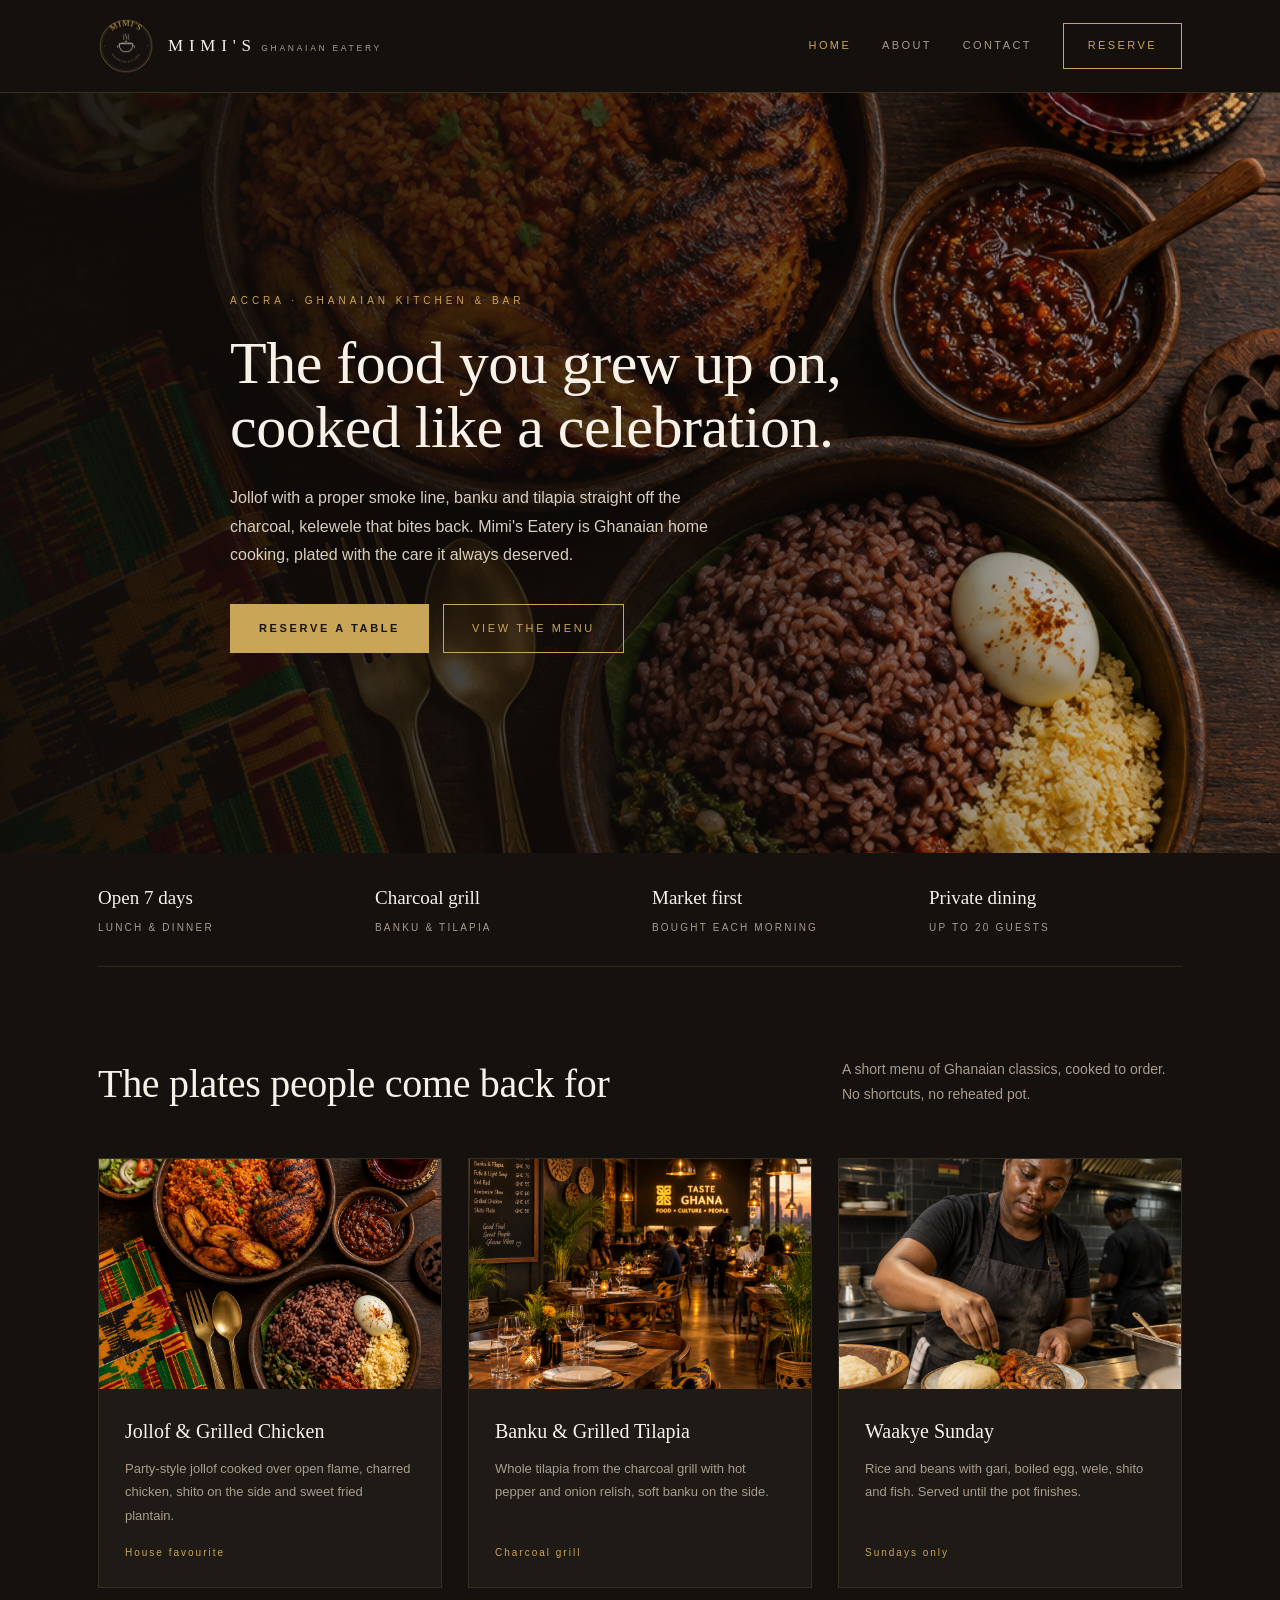
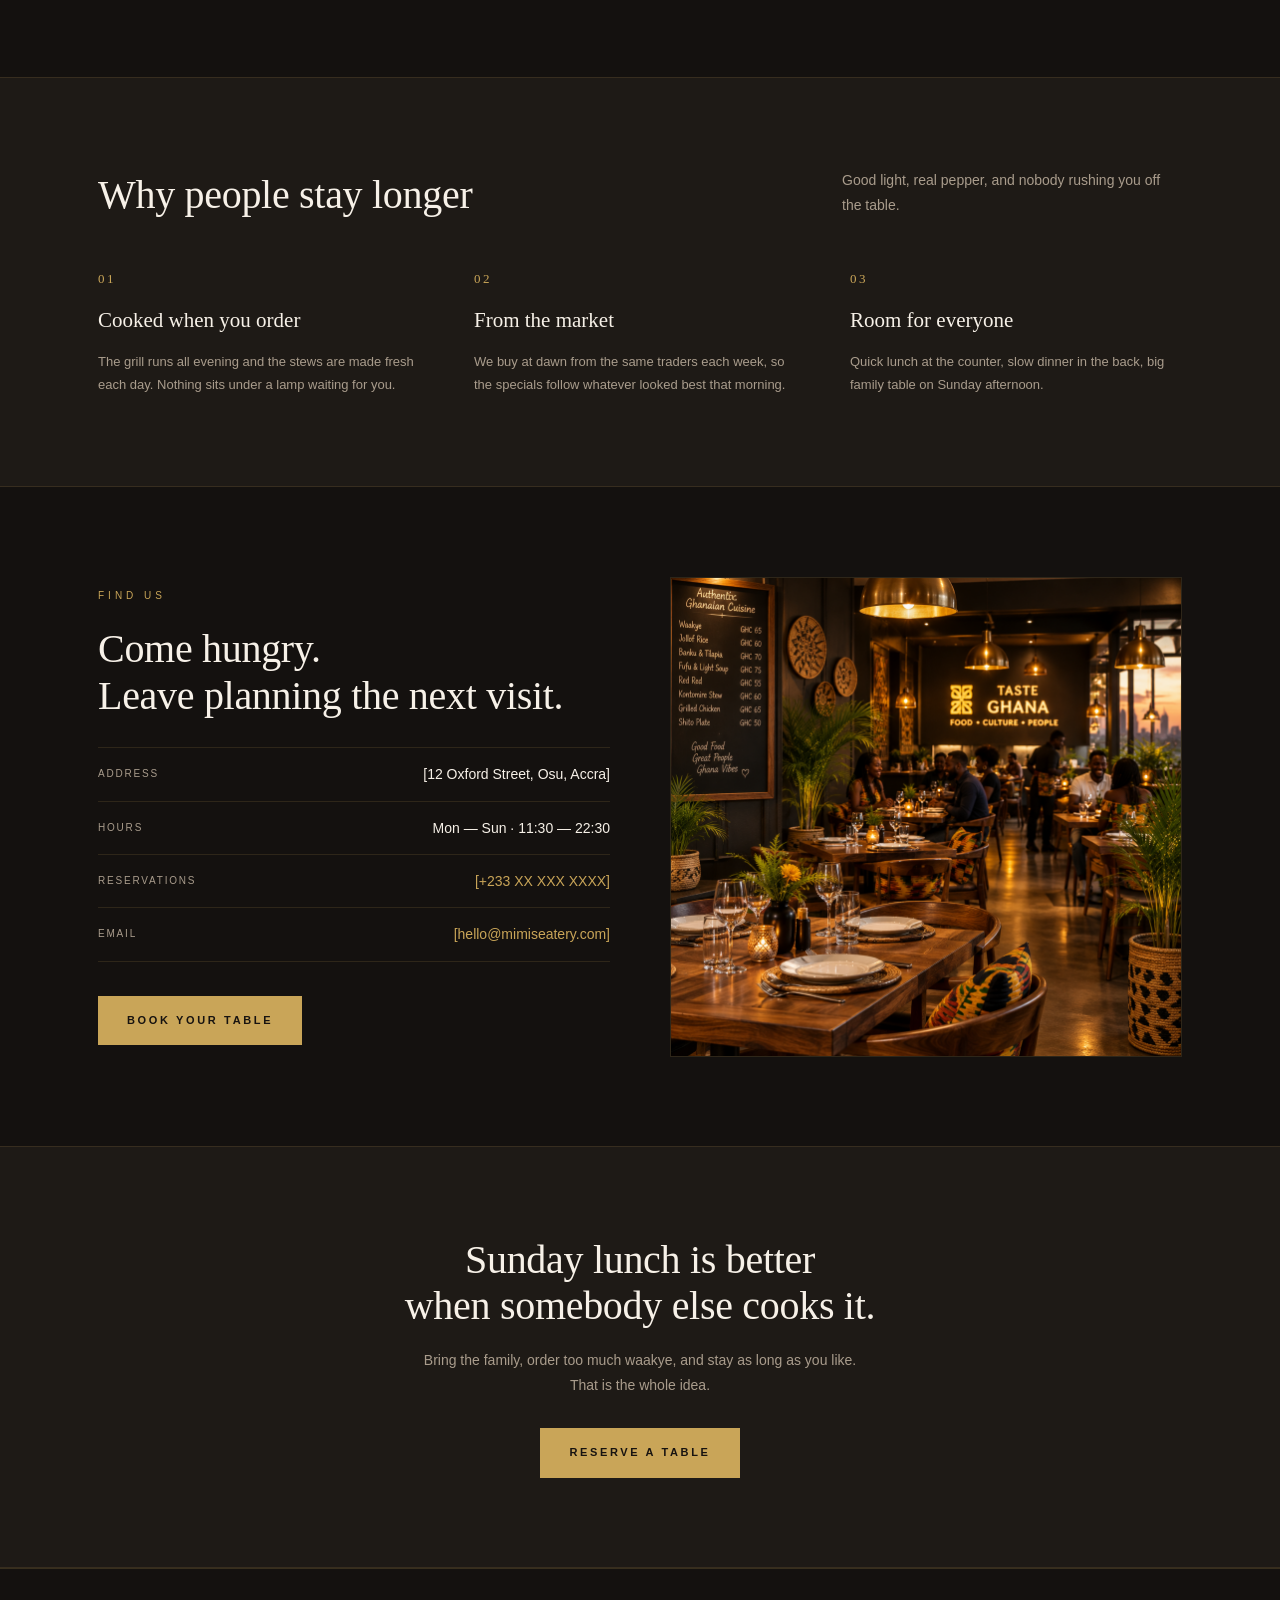
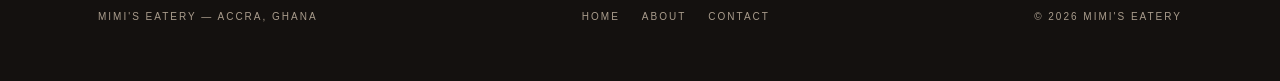
==== index.html @ 011043c5 "Mimi's Eatery website: home, about, contact" ====
<!DOCTYPE html>
<html lang="en">
<head>
<meta charset="utf-8">
<meta name="viewport" content="width=device-width, initial-scale=1">
<title>Mimi's Eatery — Ghanaian Kitchen in Accra</title>
<meta name="description" content="Mimi's Eatery serves proper Ghanaian home cooking in Accra: smoky jollof, banku with charcoal-grilled tilapia, waakye on Sundays and kelewele that bites back.">
<link rel="stylesheet" href="styles.css">
</head>
<body>

<header class="site-header">
  <div class="header-inner">
    <a class="brand" href="index.html">
      <span class="mark"><img src="images/logo.png" alt="Mimi's Eatery logo"></span>
      <span>
        <span class="brand-name">Mimi's</span>
        <span class="brand-sub">Ghanaian Eatery</span>
      </span>
    </a>
    <nav class="nav">
      <a class="active" href="index.html">Home</a>
      <a href="about.html">About</a>
      <a href="contact.html">Contact</a>
      <a class="nav-cta" href="contact.html">Reserve</a>
    </nav>
  </div>
</header>

<section class="hero">
  <div class="media"><img src="images/jollof.png" alt="Jollof rice, grilled chicken and plantain at Mimi's Eatery"></div>
  <div class="scrim"></div>
  <div class="wrap content">
    <div class="eyebrow">Accra · Ghanaian Kitchen &amp; Bar</div>
    <h1 class="serif">The food you grew up on,<br>cooked like a celebration.</h1>
    <p class="lede">Jollof with a proper smoke line, banku and tilapia straight off the charcoal, kelewele that bites back. Mimi's Eatery is Ghanaian home cooking, plated with the care it always deserved.</p>
    <div class="cta-row">
      <a class="btn solid" href="contact.html">Reserve a table</a>
      <a class="btn" href="#menu">View the menu</a>
    </div>
  </div>
</section>

<div class="wrap">
  <div class="strip">
    <div class="strip-item"><b>Open 7 days</b><span>Lunch &amp; dinner</span></div>
    <div class="strip-item"><b>Charcoal grill</b><span>Banku &amp; tilapia</span></div>
    <div class="strip-item"><b>Market first</b><span>Bought each morning</span></div>
    <div class="strip-item"><b>Private dining</b><span>Up to 20 guests</span></div>
  </div>
</div>

<section id="menu">
  <div class="wrap">
    <div class="section-head">
      <h2 class="serif">The plates people come back for</h2>
      <p>A short menu of Ghanaian classics, cooked to order. No shortcuts, no reheated pot.</p>
    </div>
    <div class="cards">
      <article class="card">
        <div class="shot"><img src="images/jollof.png" alt="Jollof rice with grilled chicken and fried plantain"></div>
        <div class="body">
          <h3>Jollof &amp; Grilled Chicken</h3>
          <p>Party-style jollof cooked over open flame, charred chicken, shito on the side and sweet fried plantain.</p>
          <div class="tag">House favourite</div>
        </div>
      </article>
      <article class="card">
        <div class="shot"><img src="images/dining.png" alt="The dining room at Mimi's Eatery"></div>
        <div class="body">
          <h3>Banku &amp; Grilled Tilapia</h3>
          <p>Whole tilapia from the charcoal grill with hot pepper and onion relish, soft banku on the side.</p>
          <div class="tag">Charcoal grill</div>
        </div>
      </article>
      <article class="card">
        <div class="shot"><img src="images/chef.png" alt="Chef plating a dish at Mimi's Eatery"></div>
        <div class="body">
          <h3>Waakye Sunday</h3>
          <p>Rice and beans with gari, boiled egg, wele, shito and fish. Served until the pot finishes.</p>
          <div class="tag">Sundays only</div>
        </div>
      </article>
    </div>
  </div>
</section>

<section class="band">
  <div class="wrap">
    <div class="section-head">
      <h2 class="serif">Why people stay longer</h2>
      <p>Good light, real pepper, and nobody rushing you off the table.</p>
    </div>
    <div class="values">
      <div>
        <div class="vnum">01</div>
        <h3>Cooked when you order</h3>
        <p>The grill runs all evening and the stews are made fresh each day. Nothing sits under a lamp waiting for you.</p>
      </div>
      <div>
        <div class="vnum">02</div>
        <h3>From the market</h3>
        <p>We buy at dawn from the same traders each week, so the specials follow whatever looked best that morning.</p>
      </div>
      <div>
        <div class="vnum">03</div>
        <h3>Room for everyone</h3>
        <p>Quick lunch at the counter, slow dinner in the back, big family table on Sunday afternoon.</p>
      </div>
    </div>
  </div>
</section>

<section>
  <div class="wrap split">
    <div>
      <div class="eyebrow">Find us</div>
      <h2 class="serif">Come hungry.<br>Leave planning the next visit.</h2>
      <dl class="rows">
        <div class="row"><dt>Address</dt><dd>[12 Oxford Street, Osu, Accra]</dd></div>
        <div class="row"><dt>Hours</dt><dd>Mon — Sun · 11:30 — 22:30</dd></div>
        <div class="row"><dt>Reservations</dt><dd><a href="tel:+233000000000">[+233 XX XXX XXXX]</a></dd></div>
        <div class="row"><dt>Email</dt><dd><a href="mailto:hello@mimiseatery.com">[hello@mimiseatery.com]</a></dd></div>
      </dl>
      <div class="cta-row"><a class="btn solid" href="contact.html">Book your table</a></div>
    </div>
    <div class="shot"><img src="images/dining.png" alt="Inside Mimi's Eatery in Accra"></div>
  </div>
</section>

<section class="band closing">
  <div class="wrap">
    <h2 class="serif">Sunday lunch is better<br>when somebody else cooks it.</h2>
    <p>Bring the family, order too much waakye, and stay as long as you like. That is the whole idea.</p>
    <a class="btn solid" href="contact.html">Reserve a table</a>
  </div>
</section>

<footer class="site-footer">
  <div class="wrap footer-inner">
    <p>Mimi's Eatery — Accra, Ghana</p>
    <nav class="footer-nav">
      <a href="index.html">Home</a>
      <a href="about.html">About</a>
      <a href="contact.html">Contact</a>
    </nav>
    <p>&copy; 2026 Mimi's Eatery</p>
  </div>
</footer>

</body>
</html>
---- styles.css ----
/* Mimi's Eatery — shared styles */

:root{
  --ink:#14110F;
  --ink-2:#1E1A16;
  --ink-3:#0F0C0A;
  --cream:#F7F1E8;
  --cream-2:#D8CEBF;
  --gold:#C9A558;
  --muted:#A99C8C;
  --line:rgba(201,165,88,.20);
  --line-soft:rgba(201,165,88,.14);
  --max:1180px;
}

*{box-sizing:border-box;margin:0;padding:0}

html{scroll-behavior:smooth}

body{
  background:var(--ink);
  color:var(--cream);
  font-family:"Helvetica Neue",Arial,Helvetica,sans-serif;
  font-size:16px;
  line-height:1.6;
  -webkit-font-smoothing:antialiased;
}

img{display:block;width:100%;height:100%;object-fit:cover}
a{color:inherit}

.serif{font-family:Georgia,"Times New Roman",serif;font-weight:400}

.wrap{width:100%;max-width:var(--max);margin:0 auto;padding:0 clamp(20px,4vw,48px)}

.eyebrow{
  font-size:10px;letter-spacing:.40em;text-transform:uppercase;
  color:var(--gold);margin-bottom:22px;
}

/* ---------- buttons ---------- */
.btn{
  display:inline-block;padding:15px 28px;border:1px solid var(--gold);
  color:var(--gold);text-decoration:none;text-transform:uppercase;
  font-size:11px;letter-spacing:.24em;
  transition:background .2s ease,color .2s ease;
}
.btn:hover{background:var(--gold);color:#171310}
.btn.solid{background:var(--gold);color:#171310;font-weight:700}
.btn.solid:hover{background:#DCB869}

/* ---------- header ---------- */
.site-header{
  position:sticky;top:0;z-index:50;
  background:rgba(20,17,15,.96);
  border-bottom:1px solid var(--line);
  backdrop-filter:blur(6px);
}
.header-inner{
  max-width:var(--max);margin:0 auto;
  padding:18px clamp(20px,4vw,48px);
  display:flex;align-items:center;justify-content:space-between;gap:24px;flex-wrap:wrap;
}
.brand{display:flex;align-items:center;gap:14px;text-decoration:none}
.brand .mark{width:56px;height:56px;flex:0 0 56px}
.brand .mark img{object-fit:contain}
.brand-name{font-family:Georgia,serif;font-size:17px;letter-spacing:.34em;text-transform:uppercase}
.brand-sub{font-size:8.5px;letter-spacing:.32em;color:var(--muted);margin-top:4px;text-transform:uppercase}

.nav{display:flex;align-items:center;gap:clamp(16px,2.4vw,32px);flex-wrap:wrap}
.nav a{
  text-decoration:none;color:var(--muted);
  font-size:11px;letter-spacing:.22em;text-transform:uppercase;
}
.nav a:hover{color:var(--cream)}
.nav a.active{color:var(--gold)}
.nav a.nav-cta{border:1px solid var(--gold);color:var(--gold);padding:13px 24px}
.nav a.nav-cta:hover{background:var(--gold);color:#171310}

/* ---------- hero ---------- */
.hero{position:relative;min-height:min(78vh,660px);display:flex;align-items:center;overflow:hidden}
.hero .media{position:absolute;inset:0}
.hero .scrim{
  position:absolute;inset:0;
  background:linear-gradient(90deg,rgba(15,12,10,.94) 0%,rgba(15,12,10,.72) 48%,rgba(15,12,10,.10) 100%);
}
.hero .content{position:relative;padding:clamp(64px,9vw,110px) 0;max-width:820px}
h1{font-size:clamp(34px,5.2vw,60px);line-height:1.08;letter-spacing:-.5px}
.lede{margin-top:24px;max-width:500px;font-size:clamp(14px,1.6vw,16px);line-height:1.78;color:var(--cream-2)}
.cta-row{margin-top:34px;display:flex;gap:14px;flex-wrap:wrap}

/* ---------- strip ---------- */
.strip{
  display:grid;grid-template-columns:repeat(4,1fr);gap:24px;
  padding:30px 0;border-bottom:1px solid var(--line-soft);
}
.strip-item span{display:block;font-size:10px;letter-spacing:.22em;text-transform:uppercase;color:var(--muted);margin-top:7px}
.strip-item b{font-family:Georgia,serif;font-weight:400;font-size:19px}

/* ---------- sections ---------- */
section{padding:clamp(56px,7vw,92px) 0}
.section-head{display:flex;justify-content:space-between;align-items:flex-end;gap:40px;margin-bottom:clamp(32px,4vw,52px);flex-wrap:wrap}
h2{font-size:clamp(26px,3.4vw,40px);line-height:1.16;letter-spacing:-.3px}
.section-head p{font-size:14px;line-height:1.8;color:var(--muted);max-width:340px}

/* ---------- menu cards ---------- */
.cards{display:grid;grid-template-columns:repeat(3,1fr);gap:26px}
.card{background:var(--ink-2);border:1px solid var(--line-soft);display:flex;flex-direction:column}
.card .shot{height:230px;overflow:hidden}
.card .body{padding:26px;display:flex;flex-direction:column;flex:1}
.card h3{font-family:Georgia,serif;font-weight:400;font-size:20px;margin-bottom:10px}
.card p{font-size:13px;line-height:1.78;color:var(--muted)}
.tag{margin-top:auto;padding-top:18px;font-size:10px;letter-spacing:.2em;color:var(--gold)}

/* ---------- banded section ---------- */
.band{background:var(--ink-2);border-top:1px solid var(--line-soft);border-bottom:1px solid var(--line-soft)}

/* ---------- values ---------- */
.values{display:grid;grid-template-columns:repeat(3,1fr);gap:clamp(28px,4vw,44px)}
.vnum{font-family:Georgia,serif;font-size:13px;letter-spacing:.2em;color:var(--gold);margin-bottom:14px}
.values h3{font-family:Georgia,serif;font-weight:400;font-size:21px;margin-bottom:12px}
.values p{font-size:13px;line-height:1.8;color:var(--muted)}

/* ---------- split ---------- */
.split{display:grid;grid-template-columns:1fr 1fr;gap:clamp(32px,5vw,60px);align-items:center}
.split .shot{height:clamp(320px,42vw,480px);border:1px solid var(--line-soft);overflow:hidden}
.prose p{font-size:14px;line-height:1.92;color:var(--muted);margin-bottom:17px}
.prose p:last-child{margin-bottom:0}
.signature{margin-top:24px;font-family:Georgia,serif;font-size:16px;color:var(--gold)}

/* ---------- contact rows ---------- */
.rows{margin-top:28px;border-top:1px solid var(--line-soft)}
.row{display:flex;justify-content:space-between;gap:24px;padding:15px 0;border-bottom:1px solid var(--line-soft);font-size:14px}
.row dt{font-size:10px;letter-spacing:.18em;text-transform:uppercase;color:var(--muted);padding-top:3px}
.row dd{color:var(--cream);text-align:right}
.row dd a{color:var(--gold);text-decoration:none}

/* ---------- form ---------- */
.form{background:var(--ink-2);border:1px solid var(--line);padding:clamp(24px,3.4vw,40px)}
.form h3{font-family:Georgia,serif;font-weight:400;font-size:24px;margin-bottom:8px}
.form .hint{font-size:12.5px;color:var(--muted);line-height:1.7;margin-bottom:26px}
.field{margin-bottom:18px}
.field label{display:block;font-size:10px;letter-spacing:.2em;text-transform:uppercase;color:var(--muted);margin-bottom:8px}
.field input,.field select,.field textarea{
  width:100%;background:var(--ink);border:1px solid var(--line-soft);
  color:var(--cream);padding:13px 14px;font-size:14px;font-family:inherit;
}
.field input:focus,.field select:focus,.field textarea:focus{outline:none;border-color:var(--gold)}
.field textarea{min-height:110px;resize:vertical}
.grid-2{display:grid;grid-template-columns:1fr 1fr;gap:16px}
.form button{
  width:100%;margin-top:8px;padding:16px;cursor:pointer;
  background:var(--gold);border:1px solid var(--gold);color:#171310;
  font-size:11px;letter-spacing:.24em;text-transform:uppercase;font-weight:700;
}
.form button:hover{background:#DCB869}
.form-note{font-size:11.5px;color:var(--muted);margin-top:14px;line-height:1.7}

/* ---------- hours table ---------- */
.hours{width:100%;border-collapse:collapse;margin-top:8px}
.hours th,.hours td{padding:12px 0;border-bottom:1px solid var(--line-soft);font-weight:400;font-size:14px;text-align:left}
.hours th{font-size:10px;letter-spacing:.18em;text-transform:uppercase;color:var(--muted)}
.hours td:last-child,.hours th:last-child{text-align:right}
.hours .today{color:var(--gold)}

/* ---------- map placeholder ---------- */
.map{
  height:260px;border:1px solid var(--line-soft);background:var(--ink-3);
  display:flex;align-items:center;justify-content:center;text-align:center;
  font-size:11px;letter-spacing:.24em;text-transform:uppercase;color:var(--muted);
}

/* ---------- stats ---------- */
.stats{display:grid;grid-template-columns:repeat(4,1fr);gap:26px;padding:42px 0;border-top:1px solid var(--line-soft);border-bottom:1px solid var(--line-soft)}
.stats div{font-size:10px;letter-spacing:.22em;text-transform:uppercase;color:var(--muted)}
.stats b{display:block;font-family:Georgia,serif;font-weight:400;font-size:26px;color:var(--cream);margin-bottom:8px;text-transform:none;letter-spacing:0}

/* ---------- closing CTA ---------- */
.closing{text-align:center}
.closing h2{max-width:660px;margin:0 auto 18px}
.closing p{font-size:14px;line-height:1.8;color:var(--muted);max-width:460px;margin:0 auto 30px}

/* ---------- footer ---------- */
.site-footer{border-top:1px solid var(--line);padding:40px 0 56px}
.footer-inner{display:flex;justify-content:space-between;align-items:center;gap:26px;flex-wrap:wrap}
.footer-inner p{font-size:10px;letter-spacing:.2em;text-transform:uppercase;color:var(--muted)}
.footer-nav{display:flex;gap:22px;flex-wrap:wrap}
.footer-nav a{font-size:10px;letter-spacing:.2em;text-transform:uppercase;color:var(--muted);text-decoration:none}
.footer-nav a:hover{color:var(--gold)}

/* ---------- responsive ---------- */
@media (max-width:900px){
  .cards,.values,.stats{grid-template-columns:1fr 1fr}
  .split{grid-template-columns:1fr}
  .strip{grid-template-columns:1fr 1fr}
}
@media (max-width:640px){
  .cards,.values,.stats,.grid-2{grid-template-columns:1fr}
  .nav{gap:14px}
  .nav a{font-size:10px;letter-spacing:.16em}
  .row{flex-direction:column;gap:4px}
  .row dd{text-align:left}
}
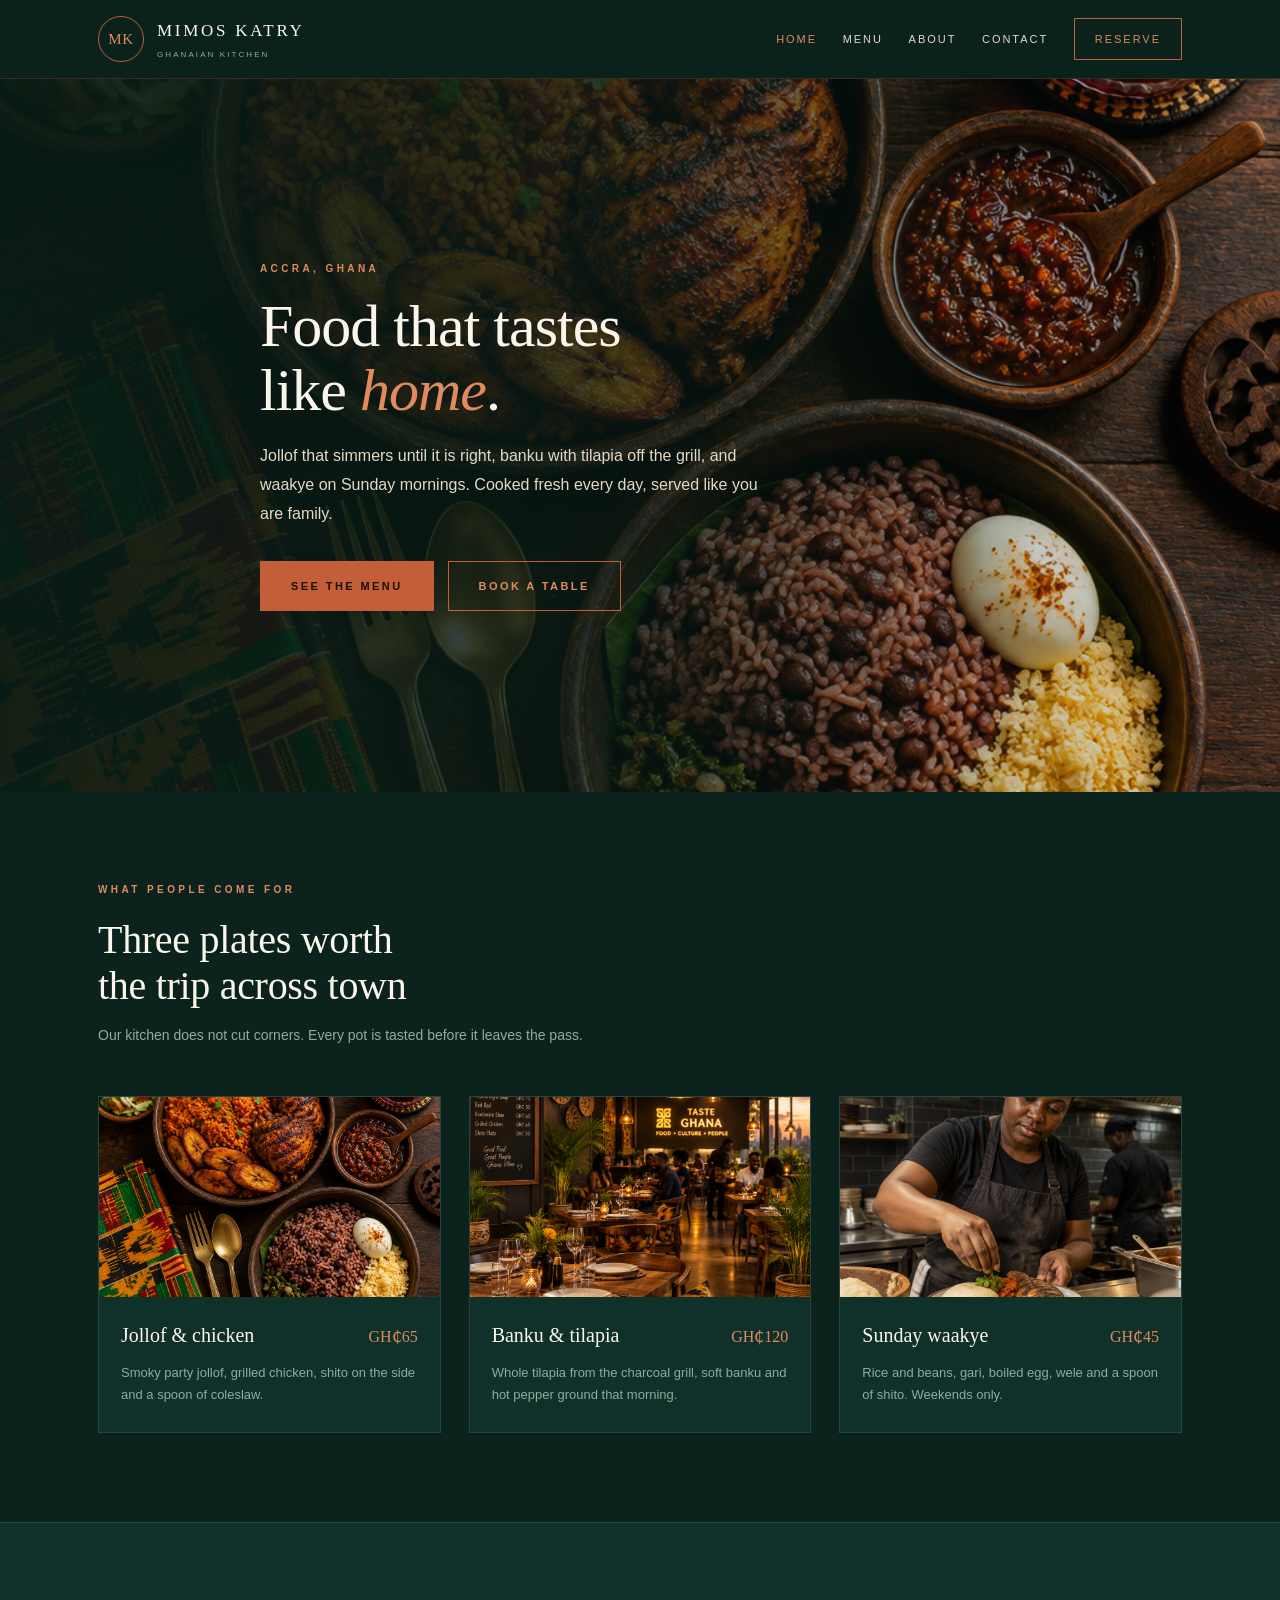
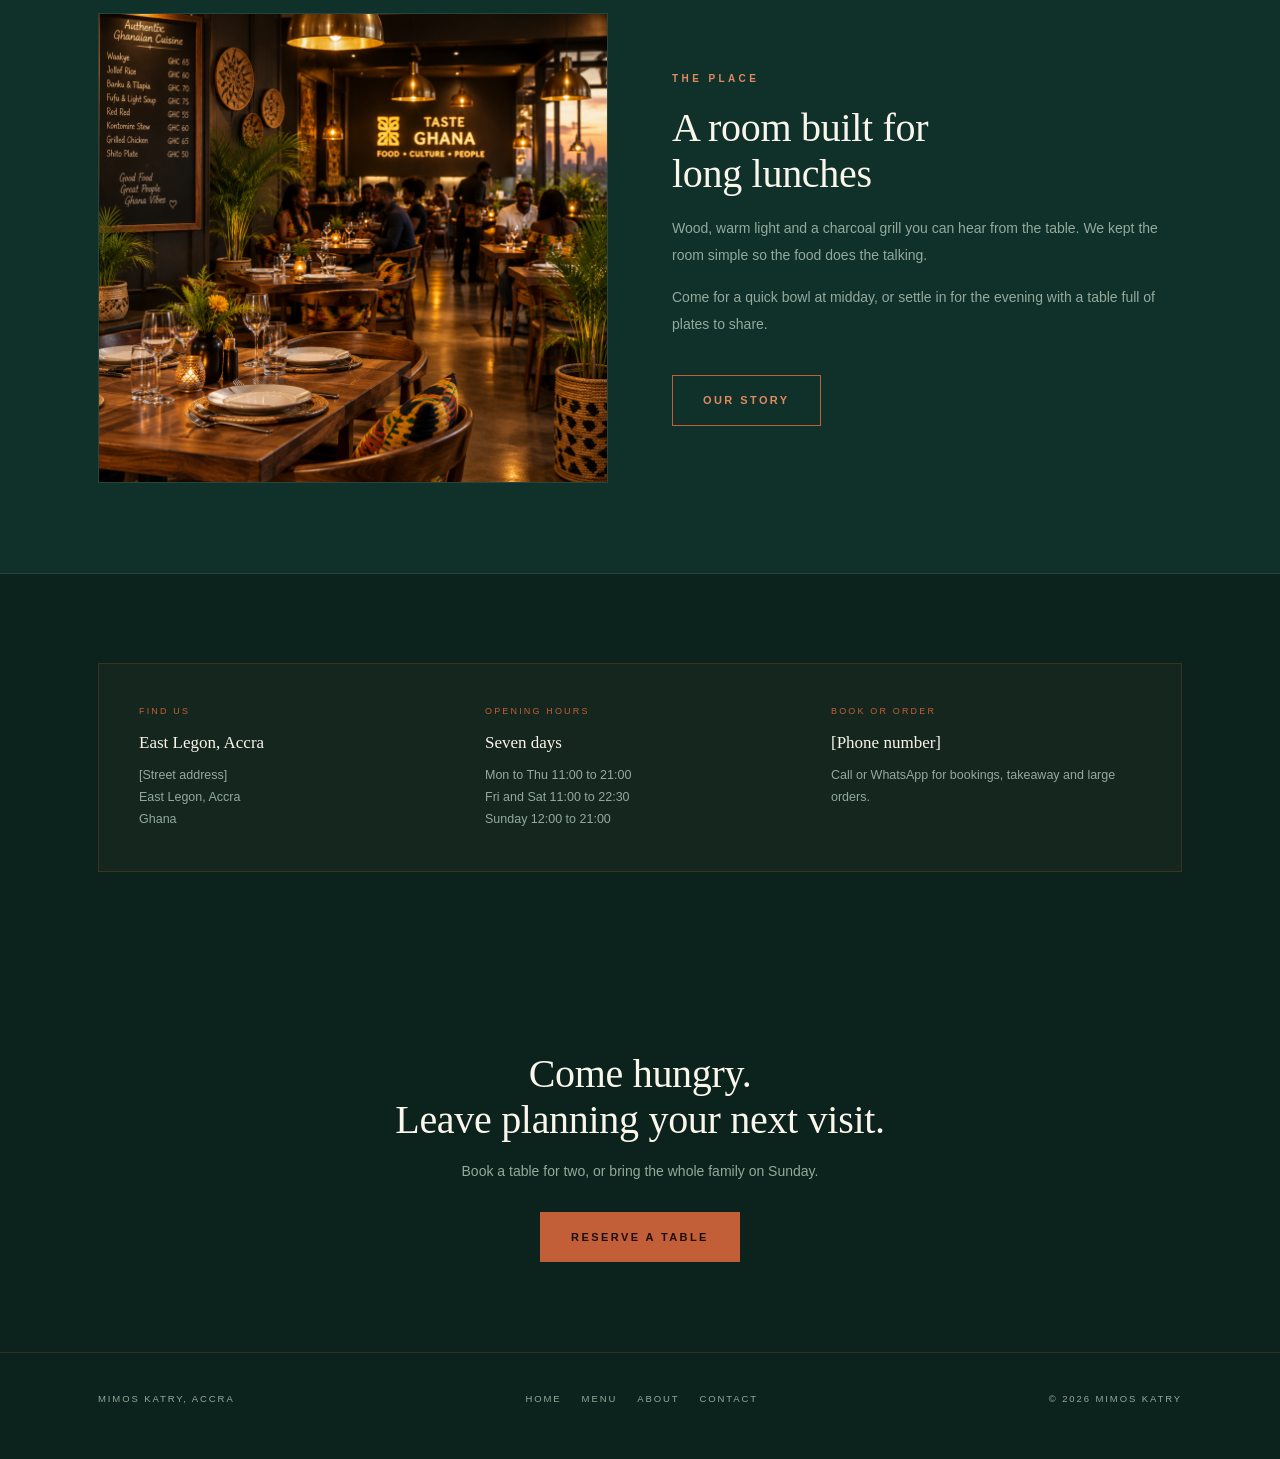
==== commit 287c3008: "Rebrand to Mimos Katry: new palette, menu page, refined about and contact" ====
--- a/index.html
+++ b/index.html
@@ -3,8 +3,12 @@
 <head>
 <meta charset="utf-8">
 <meta name="viewport" content="width=device-width, initial-scale=1">
-<title>Mimi's Eatery — Ghanaian Kitchen in Accra</title>
-<meta name="description" content="Mimi's Eatery serves proper Ghanaian home cooking in Accra: smoky jollof, banku with charcoal-grilled tilapia, waakye on Sundays and kelewele that bites back.">
+<title>Mimos Katry | Ghanaian Kitchen in Accra</title>
+<meta name="description" content="Mimos Katry serves proper Ghanaian food in Accra. Jollof, waakye, banku with tilapia and kelewele, cooked fresh every day and served like family.">
+<meta property="og:title" content="Mimos Katry | Ghanaian Kitchen in Accra">
+<meta property="og:description" content="Jollof, waakye, banku and grilled tilapia. Proper Ghanaian cooking, generous plates, honest prices.">
+<meta property="og:type" content="restaurant">
+<meta property="og:image" content="https://zuleihahabib3-ui.github.io/mimos-katry/images/jollof.png">
 <link rel="stylesheet" href="styles.css">
 </head>
 <body>
@@ -12,14 +16,15 @@
 <header class="site-header">
   <div class="header-inner">
     <a class="brand" href="index.html">
-      <span class="mark"><img src="images/logo.png" alt="Mimi's Eatery logo"></span>
-      <span>
-        <span class="brand-name">Mimi's</span>
-        <span class="brand-sub">Ghanaian Eatery</span>
+      <span class="monogram">MK</span>
+      <span class="brand-text">
+        <span class="brand-name">Mimos Katry</span>
+        <span class="brand-sub">Ghanaian Kitchen</span>
       </span>
     </a>
     <nav class="nav">
       <a class="active" href="index.html">Home</a>
+      <a href="menu.html">Menu</a>
       <a href="about.html">About</a>
       <a href="contact.html">Contact</a>
       <a class="nav-cta" href="contact.html">Reserve</a>
@@ -28,57 +33,46 @@
 </header>
 
 <section class="hero">
-  <div class="media"><img src="images/jollof.png" alt="Jollof rice, grilled chicken and plantain at Mimi's Eatery"></div>
-  <div class="scrim"></div>
-  <div class="wrap content">
-    <div class="eyebrow">Accra · Ghanaian Kitchen &amp; Bar</div>
-    <h1 class="serif">The food you grew up on,<br>cooked like a celebration.</h1>
-    <p class="lede">Jollof with a proper smoke line, banku and tilapia straight off the charcoal, kelewele that bites back. Mimi's Eatery is Ghanaian home cooking, plated with the care it always deserved.</p>
-    <div class="cta-row">
-      <a class="btn solid" href="contact.html">Reserve a table</a>
-      <a class="btn" href="#menu">View the menu</a>
+  <div class="hero-bg"><img src="images/jollof.png" alt="Jollof rice served at Mimos Katry"></div>
+  <div class="hero-scrim"></div>
+  <div class="wrap hero-content">
+    <div class="eyebrow">Accra, Ghana</div>
+    <h1>Food that tastes<br>like <em>home</em>.</h1>
+    <p class="lede">Jollof that simmers until it is right, banku with tilapia off the grill, and waakye on Sunday mornings. Cooked fresh every day, served like you are family.</p>
+    <div class="hero-actions">
+      <a class="btn btn-solid" href="menu.html">See the menu</a>
+      <a class="btn" href="contact.html">Book a table</a>
     </div>
   </div>
 </section>
 
-<div class="wrap">
-  <div class="strip">
-    <div class="strip-item"><b>Open 7 days</b><span>Lunch &amp; dinner</span></div>
-    <div class="strip-item"><b>Charcoal grill</b><span>Banku &amp; tilapia</span></div>
-    <div class="strip-item"><b>Market first</b><span>Bought each morning</span></div>
-    <div class="strip-item"><b>Private dining</b><span>Up to 20 guests</span></div>
-  </div>
-</div>
-
-<section id="menu">
+<section>
   <div class="wrap">
     <div class="section-head">
-      <h2 class="serif">The plates people come back for</h2>
-      <p>A short menu of Ghanaian classics, cooked to order. No shortcuts, no reheated pot.</p>
+      <div class="eyebrow">What people come for</div>
+      <h2 class="serif">Three plates worth<br>the trip across town</h2>
+      <p>Our kitchen does not cut corners. Every pot is tasted before it leaves the pass.</p>
     </div>
-    <div class="cards">
-      <article class="card">
-        <div class="shot"><img src="images/jollof.png" alt="Jollof rice with grilled chicken and fried plantain"></div>
-        <div class="body">
-          <h3>Jollof &amp; Grilled Chicken</h3>
-          <p>Party-style jollof cooked over open flame, charred chicken, shito on the side and sweet fried plantain.</p>
-          <div class="tag">House favourite</div>
+    <div class="dishes">
+      <article class="dish">
+        <div class="dish-img"><img src="images/jollof.png" alt="Jollof rice with grilled chicken"></div>
+        <div class="dish-body">
+          <div class="dish-top"><h3>Jollof &amp; chicken</h3><span class="price">GH&#8373;65</span></div>
+          <p>Smoky party jollof, grilled chicken, shito on the side and a spoon of coleslaw.</p>
         </div>
       </article>
-      <article class="card">
-        <div class="shot"><img src="images/dining.png" alt="The dining room at Mimi's Eatery"></div>
-        <div class="body">
-          <h3>Banku &amp; Grilled Tilapia</h3>
-          <p>Whole tilapia from the charcoal grill with hot pepper and onion relish, soft banku on the side.</p>
-          <div class="tag">Charcoal grill</div>
+      <article class="dish">
+        <div class="dish-img"><img src="images/dining.png" alt="Banku and grilled tilapia"></div>
+        <div class="dish-body">
+          <div class="dish-top"><h3>Banku &amp; tilapia</h3><span class="price">GH&#8373;120</span></div>
+          <p>Whole tilapia from the charcoal grill, soft banku and hot pepper ground that morning.</p>
         </div>
       </article>
-      <article class="card">
-        <div class="shot"><img src="images/chef.png" alt="Chef plating a dish at Mimi's Eatery"></div>
-        <div class="body">
-          <h3>Waakye Sunday</h3>
-          <p>Rice and beans with gari, boiled egg, wele, shito and fish. Served until the pot finishes.</p>
-          <div class="tag">Sundays only</div>
+      <article class="dish">
+        <div class="dish-img"><img src="images/chef.png" alt="Waakye served with gari and egg"></div>
+        <div class="dish-body">
+          <div class="dish-top"><h3>Sunday waakye</h3><span class="price">GH&#8373;45</span></div>
+          <p>Rice and beans, gari, boiled egg, wele and a spoon of shito. Weekends only.</p>
         </div>
       </article>
     </div>
@@ -87,64 +81,59 @@
 
 <section class="band">
   <div class="wrap">
-    <div class="section-head">
-      <h2 class="serif">Why people stay longer</h2>
-      <p>Good light, real pepper, and nobody rushing you off the table.</p>
-    </div>
-    <div class="values">
-      <div>
-        <div class="vnum">01</div>
-        <h3>Cooked when you order</h3>
-        <p>The grill runs all evening and the stews are made fresh each day. Nothing sits under a lamp waiting for you.</p>
-      </div>
-      <div>
-        <div class="vnum">02</div>
-        <h3>From the market</h3>
-        <p>We buy at dawn from the same traders each week, so the specials follow whatever looked best that morning.</p>
-      </div>
-      <div>
-        <div class="vnum">03</div>
-        <h3>Room for everyone</h3>
-        <p>Quick lunch at the counter, slow dinner in the back, big family table on Sunday afternoon.</p>
+    <div class="split">
+      <div class="shot"><img src="images/dining.png" alt="The dining room at Mimos Katry"></div>
+      <div class="prose">
+        <div class="eyebrow">The place</div>
+        <h2 class="serif" style="margin-bottom:18px">A room built for<br>long lunches</h2>
+        <p>Wood, warm light and a charcoal grill you can hear from the table. We kept the room simple so the food does the talking.</p>
+        <p>Come for a quick bowl at midday, or settle in for the evening with a table full of plates to share.</p>
+        <a class="btn" href="about.html" style="margin-top:22px">Our story</a>
       </div>
     </div>
   </div>
 </section>
 
 <section>
-  <div class="wrap split">
-    <div>
-      <div class="eyebrow">Find us</div>
-      <h2 class="serif">Come hungry.<br>Leave planning the next visit.</h2>
-      <dl class="rows">
-        <div class="row"><dt>Address</dt><dd>[12 Oxford Street, Osu, Accra]</dd></div>
-        <div class="row"><dt>Hours</dt><dd>Mon — Sun · 11:30 — 22:30</dd></div>
-        <div class="row"><dt>Reservations</dt><dd><a href="tel:+233000000000">[+233 XX XXX XXXX]</a></dd></div>
-        <div class="row"><dt>Email</dt><dd><a href="mailto:hello@mimiseatery.com">[hello@mimiseatery.com]</a></dd></div>
-      </dl>
-      <div class="cta-row"><a class="btn solid" href="contact.html">Book your table</a></div>
+  <div class="wrap">
+    <div class="visit">
+      <div>
+        <div class="kicker">Find us</div>
+        <h4>East Legon, Accra</h4>
+        <p>[Street address]<br>East Legon, Accra<br>Ghana</p>
+      </div>
+      <div>
+        <div class="kicker">Opening hours</div>
+        <h4>Seven days</h4>
+        <p>Mon to Thu 11:00 to 21:00<br>Fri and Sat 11:00 to 22:30<br>Sunday 12:00 to 21:00</p>
+      </div>
+      <div>
+        <div class="kicker">Book or order</div>
+        <h4>[Phone number]</h4>
+        <p>Call or WhatsApp for bookings, takeaway and large orders.</p>
+      </div>
     </div>
-    <div class="shot"><img src="images/dining.png" alt="Inside Mimi's Eatery in Accra"></div>
   </div>
 </section>
 
-<section class="band closing">
+<section class="closing">
   <div class="wrap">
-    <h2 class="serif">Sunday lunch is better<br>when somebody else cooks it.</h2>
-    <p>Bring the family, order too much waakye, and stay as long as you like. That is the whole idea.</p>
-    <a class="btn solid" href="contact.html">Reserve a table</a>
+    <h2 class="serif">Come hungry.<br>Leave planning your next visit.</h2>
+    <p>Book a table for two, or bring the whole family on Sunday.</p>
+    <a class="btn btn-solid" href="contact.html">Reserve a table</a>
   </div>
 </section>
 
 <footer class="site-footer">
   <div class="wrap footer-inner">
-    <p>Mimi's Eatery — Accra, Ghana</p>
+    <p>Mimos Katry, Accra</p>
     <nav class="footer-nav">
       <a href="index.html">Home</a>
+      <a href="menu.html">Menu</a>
       <a href="about.html">About</a>
       <a href="contact.html">Contact</a>
     </nav>
-    <p>&copy; 2026 Mimi's Eatery</p>
+    <p>&copy; 2026 Mimos Katry</p>
   </div>
 </footer>
 
--- a/styles.css
+++ b/styles.css
@@ -1,203 +1,273 @@
-/* Mimi's Eatery — shared styles */
+/* ==========================================================================
+   Mimos Katry — brand stylesheet
+   Palette: deep emerald, warm cream, terracotta
+   ========================================================================== */
 
 :root{
-  --ink:#14110F;
-  --ink-2:#1E1A16;
-  --ink-3:#0F0C0A;
-  --cream:#F7F1E8;
-  --cream-2:#D8CEBF;
-  --gold:#C9A558;
-  --muted:#A99C8C;
-  --line:rgba(201,165,88,.20);
-  --line-soft:rgba(201,165,88,.14);
+  --ink:#0B231C;
+  --ink-2:#10302A;
+  --ink-3:#163A31;
+  --cream:#FBF6EC;
+  --cream-2:#E4D9C5;
+  --terra:#C25E38;
+  --terra-soft:#E08A5F;
+  --sage:#93AA9C;
+  --line:rgba(194,94,56,.22);
+  --line-soft:rgba(251,246,236,.10);
   --max:1180px;
+  --radius:2px;
 }
 
 *{box-sizing:border-box;margin:0;padding:0}
-
 html{scroll-behavior:smooth}
-
 body{
   background:var(--ink);
   color:var(--cream);
-  font-family:"Helvetica Neue",Arial,Helvetica,sans-serif;
-  font-size:16px;
-  line-height:1.6;
+  font-family:-apple-system,BlinkMacSystemFont,"Segoe UI",Helvetica,Arial,sans-serif;
+  line-height:1.65;
   -webkit-font-smoothing:antialiased;
 }
-
 img{display:block;width:100%;height:100%;object-fit:cover}
 a{color:inherit}
-
-.serif{font-family:Georgia,"Times New Roman",serif;font-weight:400}
+.serif{font-family:Georgia,"Times New Roman",serif;font-weight:400;letter-spacing:-.3px}
 
 .wrap{width:100%;max-width:var(--max);margin:0 auto;padding:0 clamp(20px,4vw,48px)}
-
 .eyebrow{
-  font-size:10px;letter-spacing:.40em;text-transform:uppercase;
-  color:var(--gold);margin-bottom:22px;
+  font-size:10px;letter-spacing:.34em;text-transform:uppercase;
+  color:var(--terra-soft);margin-bottom:18px;font-weight:600;
 }
 
 /* ---------- buttons ---------- */
 .btn{
-  display:inline-block;padding:15px 28px;border:1px solid var(--gold);
-  color:var(--gold);text-decoration:none;text-transform:uppercase;
-  font-size:11px;letter-spacing:.24em;
-  transition:background .2s ease,color .2s ease;
-}
-.btn:hover{background:var(--gold);color:#171310}
-.btn.solid{background:var(--gold);color:#171310;font-weight:700}
-.btn.solid:hover{background:#DCB869}
+  display:inline-block;padding:15px 30px;border:1px solid var(--terra);
+  color:var(--terra-soft);text-decoration:none;text-transform:uppercase;
+  font-size:11px;letter-spacing:.22em;font-weight:600;
+  transition:background .22s ease,color .22s ease,border-color .22s ease;
+}
+.btn:hover{background:var(--terra);color:#1B0F08;border-color:var(--terra)}
+.btn-solid{background:var(--terra);color:#1B0F08}
+.btn-solid:hover{background:var(--terra-soft);border-color:var(--terra-soft)}
 
 /* ---------- header ---------- */
 .site-header{
-  position:sticky;top:0;z-index:50;
-  background:rgba(20,17,15,.96);
+  position:sticky;top:0;z-index:60;
+  background:rgba(11,35,28,.94);
   border-bottom:1px solid var(--line);
-  backdrop-filter:blur(6px);
+  backdrop-filter:blur(10px);
 }
 .header-inner{
-  max-width:var(--max);margin:0 auto;
-  padding:18px clamp(20px,4vw,48px);
-  display:flex;align-items:center;justify-content:space-between;gap:24px;flex-wrap:wrap;
-}
-.brand{display:flex;align-items:center;gap:14px;text-decoration:none}
-.brand .mark{width:56px;height:56px;flex:0 0 56px}
-.brand .mark img{object-fit:contain}
-.brand-name{font-family:Georgia,serif;font-size:17px;letter-spacing:.34em;text-transform:uppercase}
-.brand-sub{font-size:8.5px;letter-spacing:.32em;color:var(--muted);margin-top:4px;text-transform:uppercase}
-
-.nav{display:flex;align-items:center;gap:clamp(16px,2.4vw,32px);flex-wrap:wrap}
+  max-width:var(--max);margin:0 auto;padding:16px clamp(20px,4vw,48px);
+  display:flex;align-items:center;justify-content:space-between;gap:20px;
+}
+.brand{display:flex;align-items:center;gap:13px;text-decoration:none;min-width:0}
+.monogram{
+  width:46px;height:46px;flex:0 0 46px;border-radius:50%;
+  border:1px solid var(--terra);display:grid;place-items:center;
+  font-family:Georgia,serif;font-size:15px;letter-spacing:.05em;color:var(--terra-soft);
+}
+.brand-text{min-width:0}
+.brand-name{
+  display:block;font-family:Georgia,serif;font-size:17px;
+  letter-spacing:.16em;text-transform:uppercase;white-space:nowrap;
+}
+.brand-sub{
+  display:block;font-size:8px;letter-spacing:.26em;text-transform:uppercase;
+  color:var(--sage);margin-top:3px;
+}
+.nav{display:flex;align-items:center;gap:clamp(14px,2vw,28px);flex-wrap:wrap}
 .nav a{
-  text-decoration:none;color:var(--muted);
-  font-size:11px;letter-spacing:.22em;text-transform:uppercase;
-}
-.nav a:hover{color:var(--cream)}
-.nav a.active{color:var(--gold)}
-.nav a.nav-cta{border:1px solid var(--gold);color:var(--gold);padding:13px 24px}
-.nav a.nav-cta:hover{background:var(--gold);color:#171310}
+  text-decoration:none;color:var(--cream-2);font-size:11px;
+  letter-spacing:.18em;text-transform:uppercase;transition:color .18s ease;
+}
+.nav a:hover{color:var(--terra-soft)}
+.nav a.active{color:var(--terra-soft)}
+.nav a.nav-cta{
+  border:1px solid var(--terra);color:var(--terra-soft);padding:11px 20px;
+}
+.nav a.nav-cta:hover{background:var(--terra);color:#1B0F08}
 
 /* ---------- hero ---------- */
-.hero{position:relative;min-height:min(78vh,660px);display:flex;align-items:center;overflow:hidden}
-.hero .media{position:absolute;inset:0}
-.hero .scrim{
+.hero{position:relative;overflow:hidden;min-height:clamp(460px,72vh,640px);display:flex;align-items:center}
+.hero-bg{position:absolute;inset:0}
+.hero-bg img{filter:saturate(1.05)}
+.hero-scrim{
   position:absolute;inset:0;
-  background:linear-gradient(90deg,rgba(15,12,10,.94) 0%,rgba(15,12,10,.72) 48%,rgba(15,12,10,.10) 100%);
-}
-.hero .content{position:relative;padding:clamp(64px,9vw,110px) 0;max-width:820px}
-h1{font-size:clamp(34px,5.2vw,60px);line-height:1.08;letter-spacing:-.5px}
-.lede{margin-top:24px;max-width:500px;font-size:clamp(14px,1.6vw,16px);line-height:1.78;color:var(--cream-2)}
-.cta-row{margin-top:34px;display:flex;gap:14px;flex-wrap:wrap}
-
-/* ---------- strip ---------- */
-.strip{
+  background:linear-gradient(95deg,rgba(8,26,21,.95) 0%,rgba(8,26,21,.82) 42%,rgba(8,26,21,.25) 78%,rgba(8,26,21,.05) 100%);
+}
+.hero-content{position:relative;padding:clamp(56px,8vw,92px) 0;max-width:760px}
+h1{
+  font-family:Georgia,"Times New Roman",serif;font-weight:400;
+  font-size:clamp(34px,5.4vw,60px);line-height:1.06;letter-spacing:-1px;
+}
+h1 em{font-style:italic;color:var(--terra-soft)}
+.hero p.lede{
+  margin-top:20px;max-width:500px;font-size:clamp(14px,1.6vw,16px);
+  line-height:1.8;color:var(--cream-2);
+}
+.hero-actions{display:flex;gap:14px;flex-wrap:wrap;margin-top:32px}
+
+/* ---------- sections ---------- */
+section{padding:clamp(56px,7vw,96px) 0}
+.band{background:var(--ink-2);border-top:1px solid var(--line-soft);border-bottom:1px solid var(--line-soft)}
+.band-light{background:var(--ink-3)}
+h2{font-family:Georgia,serif;font-weight:400;font-size:clamp(26px,3.4vw,40px);line-height:1.15;letter-spacing:-.5px}
+.section-head{max-width:640px;margin-bottom:clamp(32px,4vw,48px)}
+.section-head p{margin-top:14px;color:var(--sage);font-size:14px;line-height:1.8;max-width:520px}
+
+/* ---------- dish cards ---------- */
+.dishes{display:grid;grid-template-columns:repeat(3,1fr);gap:clamp(18px,2.4vw,28px)}
+.dish{
+  background:var(--ink-2);border:1px solid var(--line-soft);
+  display:flex;flex-direction:column;overflow:hidden;
+  transition:border-color .22s ease,transform .22s ease;
+}
+.dish:hover{border-color:var(--line);transform:translateY(-3px)}
+.dish-img{height:200px;overflow:hidden}
+.dish-img img{transition:transform .5s ease}
+.dish:hover .dish-img img{transform:scale(1.05)}
+.dish-body{padding:22px 22px 26px;display:flex;flex-direction:column;gap:10px;flex:1}
+.dish-top{display:flex;justify-content:space-between;align-items:baseline;gap:12px}
+.dish h3{font-family:Georgia,serif;font-weight:400;font-size:20px}
+.price{font-family:Georgia,serif;color:var(--terra-soft);font-size:16px;white-space:nowrap}
+.dish p{font-size:13px;line-height:1.7;color:var(--sage)}
+
+/* ---------- menu list ---------- */
+.menu-grid{display:grid;grid-template-columns:1fr 1fr;gap:clamp(32px,5vw,64px)}
+.menu-block h3{
+  font-family:Georgia,serif;font-weight:400;font-size:clamp(20px,2.2vw,26px);
+  padding-bottom:12px;border-bottom:1px solid var(--line);margin-bottom:6px;
+}
+.menu-item{padding:16px 0;border-bottom:1px solid var(--line-soft)}
+.menu-row{display:flex;align-items:baseline;gap:10px}
+.menu-row .name{font-size:14px;letter-spacing:.02em}
+.menu-row .dots{flex:1;border-bottom:1px dotted rgba(228,217,197,.28);transform:translateY(-3px)}
+.menu-row .amount{font-family:Georgia,serif;color:var(--terra-soft);font-size:15px;white-space:nowrap}
+.menu-item .desc{margin-top:6px;font-size:12.5px;color:var(--sage);line-height:1.65;max-width:92%}
+.tag{
+  display:inline-block;margin-left:8px;padding:2px 7px;border:1px solid var(--line);
+  font-size:8.5px;letter-spacing:.16em;text-transform:uppercase;color:var(--terra-soft);
+  vertical-align:middle;transform:translateY(-1px);
+}
+.menu-note{
+  margin-top:34px;padding:18px 22px;border-left:2px solid var(--terra);
+  background:rgba(194,94,56,.06);font-size:12.5px;color:var(--cream-2);line-height:1.7;
+}
+
+/* ---------- split ---------- */
+.split{display:grid;grid-template-columns:1fr 1fr;gap:clamp(28px,5vw,64px);align-items:center}
+.split.rev .shot{order:2}
+.shot{height:clamp(300px,40vw,470px);overflow:hidden;border:1px solid var(--line-soft)}
+.prose p{font-size:14px;line-height:1.9;color:var(--sage);margin-bottom:16px}
+.prose p:last-child{margin-bottom:0}
+.signature{margin-top:24px;font-family:Georgia,serif;font-size:16px;color:var(--terra-soft)}
+
+/* ---------- quote ---------- */
+.quote-text{
+  font-family:Georgia,serif;font-size:clamp(20px,2.6vw,31px);line-height:1.5;
+  max-width:880px;letter-spacing:-.4px;
+}
+
+/* ---------- values ---------- */
+.values{display:grid;grid-template-columns:repeat(3,1fr);gap:clamp(24px,4vw,44px);margin-top:8px}
+.vnum{font-family:Georgia,serif;font-size:12px;letter-spacing:.22em;color:var(--terra);margin-bottom:12px}
+.values h3{font-family:Georgia,serif;font-weight:400;font-size:20px;margin-bottom:10px}
+.values p{font-size:13px;line-height:1.8;color:var(--sage)}
+
+/* ---------- stats ---------- */
+.stats{
   display:grid;grid-template-columns:repeat(4,1fr);gap:24px;
-  padding:30px 0;border-bottom:1px solid var(--line-soft);
-}
-.strip-item span{display:block;font-size:10px;letter-spacing:.22em;text-transform:uppercase;color:var(--muted);margin-top:7px}
-.strip-item b{font-family:Georgia,serif;font-weight:400;font-size:19px}
-
-/* ---------- sections ---------- */
-section{padding:clamp(56px,7vw,92px) 0}
-.section-head{display:flex;justify-content:space-between;align-items:flex-end;gap:40px;margin-bottom:clamp(32px,4vw,52px);flex-wrap:wrap}
-h2{font-size:clamp(26px,3.4vw,40px);line-height:1.16;letter-spacing:-.3px}
-.section-head p{font-size:14px;line-height:1.8;color:var(--muted);max-width:340px}
-
-/* ---------- menu cards ---------- */
-.cards{display:grid;grid-template-columns:repeat(3,1fr);gap:26px}
-.card{background:var(--ink-2);border:1px solid var(--line-soft);display:flex;flex-direction:column}
-.card .shot{height:230px;overflow:hidden}
-.card .body{padding:26px;display:flex;flex-direction:column;flex:1}
-.card h3{font-family:Georgia,serif;font-weight:400;font-size:20px;margin-bottom:10px}
-.card p{font-size:13px;line-height:1.78;color:var(--muted)}
-.tag{margin-top:auto;padding-top:18px;font-size:10px;letter-spacing:.2em;color:var(--gold)}
-
-/* ---------- banded section ---------- */
-.band{background:var(--ink-2);border-top:1px solid var(--line-soft);border-bottom:1px solid var(--line-soft)}
-
-/* ---------- values ---------- */
-.values{display:grid;grid-template-columns:repeat(3,1fr);gap:clamp(28px,4vw,44px)}
-.vnum{font-family:Georgia,serif;font-size:13px;letter-spacing:.2em;color:var(--gold);margin-bottom:14px}
-.values h3{font-family:Georgia,serif;font-weight:400;font-size:21px;margin-bottom:12px}
-.values p{font-size:13px;line-height:1.8;color:var(--muted)}
-
-/* ---------- split ---------- */
-.split{display:grid;grid-template-columns:1fr 1fr;gap:clamp(32px,5vw,60px);align-items:center}
-.split .shot{height:clamp(320px,42vw,480px);border:1px solid var(--line-soft);overflow:hidden}
-.prose p{font-size:14px;line-height:1.92;color:var(--muted);margin-bottom:17px}
-.prose p:last-child{margin-bottom:0}
-.signature{margin-top:24px;font-family:Georgia,serif;font-size:16px;color:var(--gold)}
-
-/* ---------- contact rows ---------- */
-.rows{margin-top:28px;border-top:1px solid var(--line-soft)}
-.row{display:flex;justify-content:space-between;gap:24px;padding:15px 0;border-bottom:1px solid var(--line-soft);font-size:14px}
-.row dt{font-size:10px;letter-spacing:.18em;text-transform:uppercase;color:var(--muted);padding-top:3px}
-.row dd{color:var(--cream);text-align:right}
-.row dd a{color:var(--gold);text-decoration:none}
-
-/* ---------- form ---------- */
-.form{background:var(--ink-2);border:1px solid var(--line);padding:clamp(24px,3.4vw,40px)}
-.form h3{font-family:Georgia,serif;font-weight:400;font-size:24px;margin-bottom:8px}
-.form .hint{font-size:12.5px;color:var(--muted);line-height:1.7;margin-bottom:26px}
-.field{margin-bottom:18px}
-.field label{display:block;font-size:10px;letter-spacing:.2em;text-transform:uppercase;color:var(--muted);margin-bottom:8px}
+  padding:38px 0;border-top:1px solid var(--line-soft);border-bottom:1px solid var(--line-soft);
+}
+.stats div{font-size:9.5px;letter-spacing:.2em;text-transform:uppercase;color:var(--sage)}
+.stats b{
+  display:block;font-family:Georgia,serif;font-weight:400;font-size:25px;
+  color:var(--cream);margin-bottom:7px;letter-spacing:0;text-transform:none;
+}
+
+/* ---------- visit strip ---------- */
+.visit{
+  display:grid;grid-template-columns:repeat(3,1fr);gap:clamp(20px,3vw,36px);
+  padding:clamp(28px,4vw,40px);border:1px solid var(--line);background:rgba(194,94,56,.05);
+}
+.visit div h4{
+  font-family:Georgia,serif;font-weight:400;font-size:17px;margin-bottom:8px;
+}
+.visit div p{font-size:12.5px;line-height:1.75;color:var(--sage)}
+.visit .kicker{font-size:9px;letter-spacing:.24em;text-transform:uppercase;color:var(--terra);margin-bottom:10px}
+
+/* ---------- contact ---------- */
+.contact-grid{display:grid;grid-template-columns:1fr 1fr;gap:clamp(32px,5vw,64px)}
+.info-list{margin-top:26px;display:flex;flex-direction:column;gap:22px}
+.info-item .label{font-size:9px;letter-spacing:.24em;text-transform:uppercase;color:var(--terra);margin-bottom:5px}
+.info-item .value{font-size:14.5px;line-height:1.75;color:var(--cream-2)}
+.info-item a{text-decoration:none;border-bottom:1px solid var(--line)}
+.info-item a:hover{color:var(--terra-soft)}
+form{display:flex;flex-direction:column;gap:16px}
+.field{display:flex;flex-direction:column;gap:7px}
+.field label{font-size:9.5px;letter-spacing:.2em;text-transform:uppercase;color:var(--sage)}
 .field input,.field select,.field textarea{
-  width:100%;background:var(--ink);border:1px solid var(--line-soft);
+  background:rgba(251,246,236,.04);border:1px solid var(--line-soft);
   color:var(--cream);padding:13px 14px;font-size:14px;font-family:inherit;
-}
-.field input:focus,.field select:focus,.field textarea:focus{outline:none;border-color:var(--gold)}
-.field textarea{min-height:110px;resize:vertical}
-.grid-2{display:grid;grid-template-columns:1fr 1fr;gap:16px}
-.form button{
-  width:100%;margin-top:8px;padding:16px;cursor:pointer;
-  background:var(--gold);border:1px solid var(--gold);color:#171310;
-  font-size:11px;letter-spacing:.24em;text-transform:uppercase;font-weight:700;
-}
-.form button:hover{background:#DCB869}
-.form-note{font-size:11.5px;color:var(--muted);margin-top:14px;line-height:1.7}
-
-/* ---------- hours table ---------- */
-.hours{width:100%;border-collapse:collapse;margin-top:8px}
-.hours th,.hours td{padding:12px 0;border-bottom:1px solid var(--line-soft);font-weight:400;font-size:14px;text-align:left}
-.hours th{font-size:10px;letter-spacing:.18em;text-transform:uppercase;color:var(--muted)}
-.hours td:last-child,.hours th:last-child{text-align:right}
-.hours .today{color:var(--gold)}
-
-/* ---------- map placeholder ---------- */
-.map{
-  height:260px;border:1px solid var(--line-soft);background:var(--ink-3);
-  display:flex;align-items:center;justify-content:center;text-align:center;
-  font-size:11px;letter-spacing:.24em;text-transform:uppercase;color:var(--muted);
-}
-
-/* ---------- stats ---------- */
-.stats{display:grid;grid-template-columns:repeat(4,1fr);gap:26px;padding:42px 0;border-top:1px solid var(--line-soft);border-bottom:1px solid var(--line-soft)}
-.stats div{font-size:10px;letter-spacing:.22em;text-transform:uppercase;color:var(--muted)}
-.stats b{display:block;font-family:Georgia,serif;font-weight:400;font-size:26px;color:var(--cream);margin-bottom:8px;text-transform:none;letter-spacing:0}
-
-/* ---------- closing CTA ---------- */
+  border-radius:var(--radius);width:100%;
+}
+.field input:focus,.field select:focus,.field textarea:focus{
+  outline:none;border-color:var(--terra);background:rgba(251,246,236,.07);
+}
+.field textarea{resize:vertical;min-height:104px}
+.form-row{display:grid;grid-template-columns:1fr 1fr;gap:16px}
+.form-note{font-size:11.5px;color:var(--sage);line-height:1.7}
+
+/* ---------- CTA ---------- */
 .closing{text-align:center}
-.closing h2{max-width:660px;margin:0 auto 18px}
-.closing p{font-size:14px;line-height:1.8;color:var(--muted);max-width:460px;margin:0 auto 30px}
+.closing h2{max-width:640px;margin:0 auto 16px}
+.closing p{font-size:14px;line-height:1.8;color:var(--sage);max-width:440px;margin:0 auto 28px}
 
 /* ---------- footer ---------- */
-.site-footer{border-top:1px solid var(--line);padding:40px 0 56px}
-.footer-inner{display:flex;justify-content:space-between;align-items:center;gap:26px;flex-wrap:wrap}
-.footer-inner p{font-size:10px;letter-spacing:.2em;text-transform:uppercase;color:var(--muted)}
-.footer-nav{display:flex;gap:22px;flex-wrap:wrap}
-.footer-nav a{font-size:10px;letter-spacing:.2em;text-transform:uppercase;color:var(--muted);text-decoration:none}
-.footer-nav a:hover{color:var(--gold)}
+.site-footer{border-top:1px solid var(--line);padding:38px 0 52px}
+.footer-inner{display:flex;justify-content:space-between;align-items:center;gap:24px;flex-wrap:wrap}
+.footer-inner p{font-size:9.5px;letter-spacing:.2em;text-transform:uppercase;color:var(--sage)}
+.footer-nav{display:flex;gap:20px;flex-wrap:wrap}
+.footer-nav a{
+  font-size:9.5px;letter-spacing:.2em;text-transform:uppercase;
+  color:var(--sage);text-decoration:none;
+}
+.footer-nav a:hover{color:var(--terra-soft)}
+
+/* ---------- page banner ---------- */
+.page-hero{
+  position:relative;padding:clamp(56px,7vw,84px) 0;overflow:hidden;
+  border-bottom:1px solid var(--line-soft);
+}
+.page-hero .bg{position:absolute;inset:0;opacity:.30}
+.page-hero .bg img{filter:saturate(.9)}
+.page-hero .veil{
+  position:absolute;inset:0;
+  background:linear-gradient(90deg,rgba(8,26,21,.96),rgba(8,26,21,.72));
+}
+.page-hero .wrap{position:relative}
+.page-hero h1{font-size:clamp(30px,4.4vw,48px)}
+.page-hero p{margin-top:16px;max-width:520px;font-size:14px;line-height:1.8;color:var(--cream-2)}
 
 /* ---------- responsive ---------- */
-@media (max-width:900px){
-  .cards,.values,.stats{grid-template-columns:1fr 1fr}
-  .split{grid-template-columns:1fr}
-  .strip{grid-template-columns:1fr 1fr}
+@media (max-width:960px){
+  .dishes{grid-template-columns:1fr 1fr}
+  .menu-grid{grid-template-columns:1fr;gap:40px}
+  .values{grid-template-columns:1fr 1fr}
+  .stats{grid-template-columns:1fr 1fr;row-gap:22px}
+  .visit{grid-template-columns:1fr;gap:24px}
+  .split,.contact-grid{grid-template-columns:1fr}
+  .split.rev .shot{order:0}
 }
 @media (max-width:640px){
-  .cards,.values,.stats,.grid-2{grid-template-columns:1fr}
+  .dishes{grid-template-columns:1fr}
+  .values{grid-template-columns:1fr}
+  .form-row{grid-template-columns:1fr}
+  .brand-name{font-size:15px;letter-spacing:.12em}
+  .monogram{width:40px;height:40px;flex-basis:40px;font-size:13px}
   .nav{gap:14px}
-  .nav a{font-size:10px;letter-spacing:.16em}
-  .row{flex-direction:column;gap:4px}
-  .row dd{text-align:left}
-}
+  .nav a{font-size:10px;letter-spacing:.12em}
+  .nav a.nav-cta{padding:9px 14px}
+  .hero{min-height:auto}
+  .dish-img{height:230px}
+  .footer-inner{flex-direction:column;align-items:flex-start;gap:16px}
+}
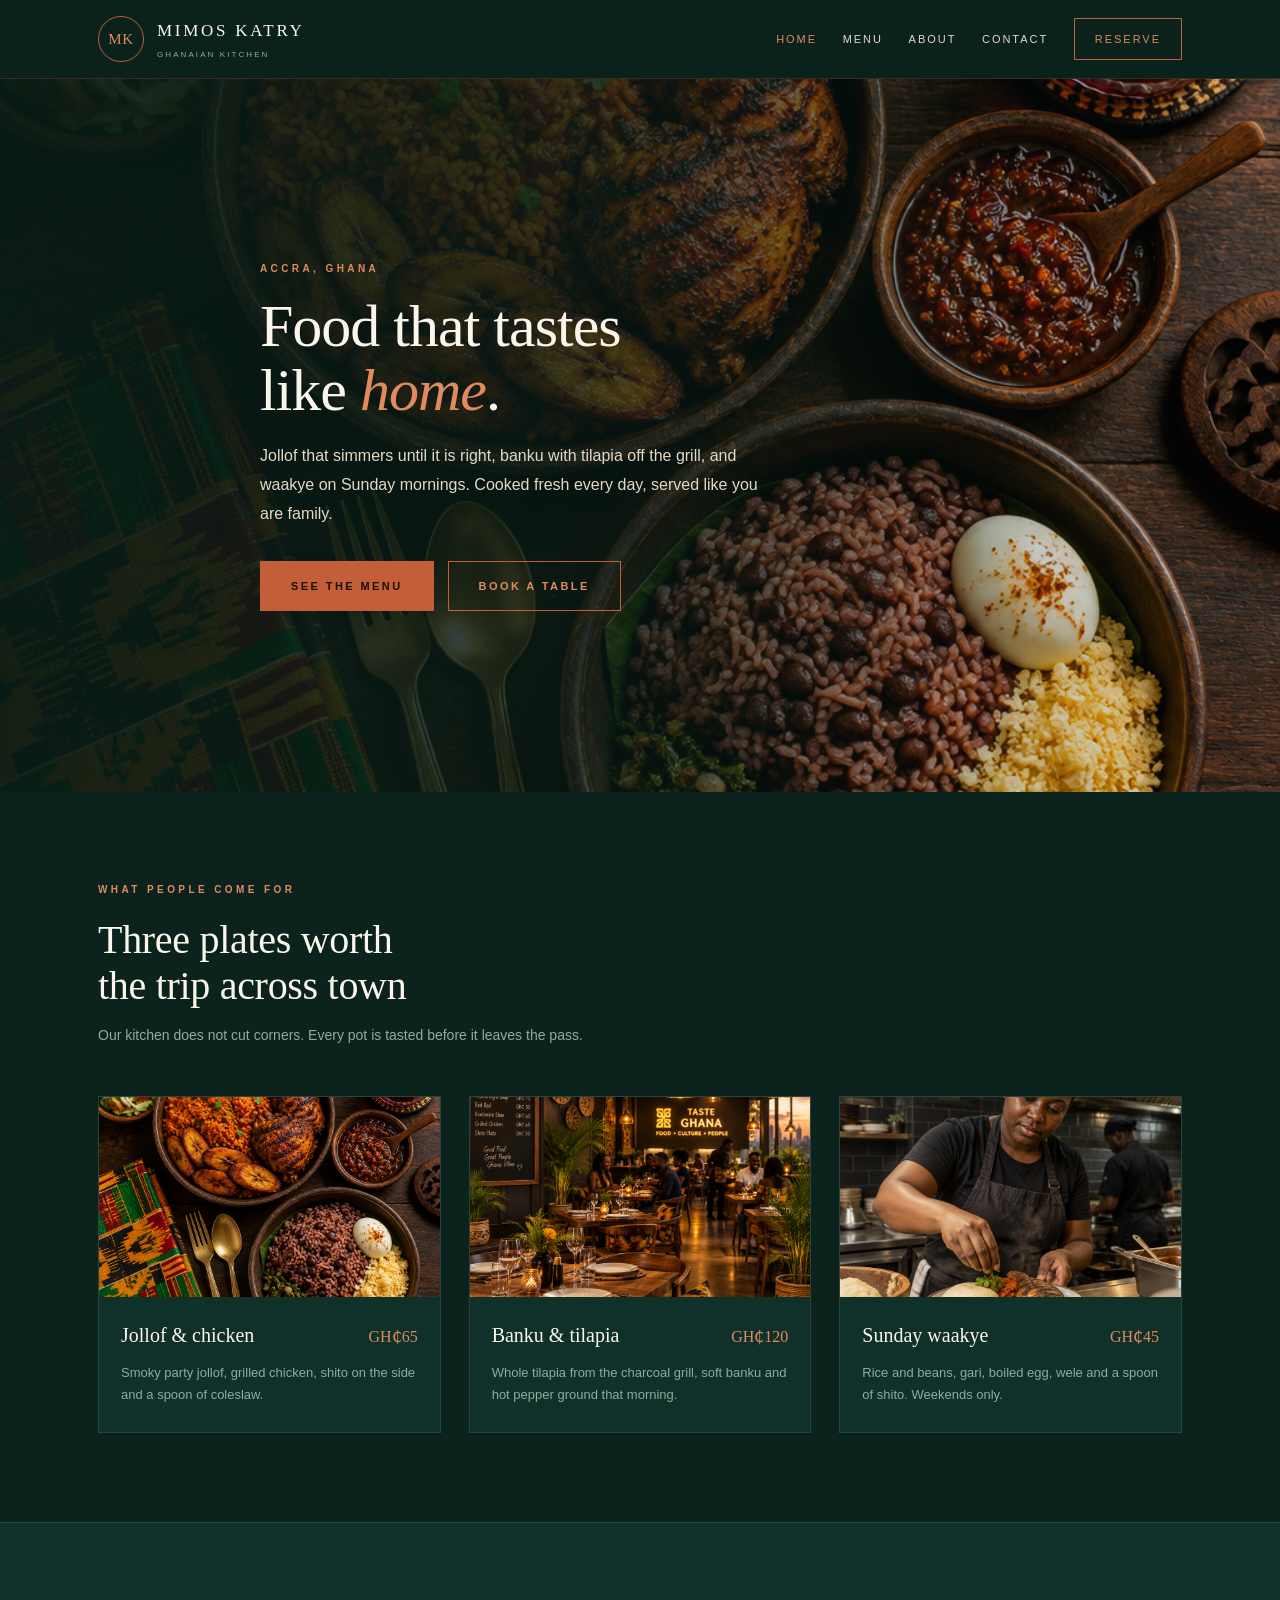
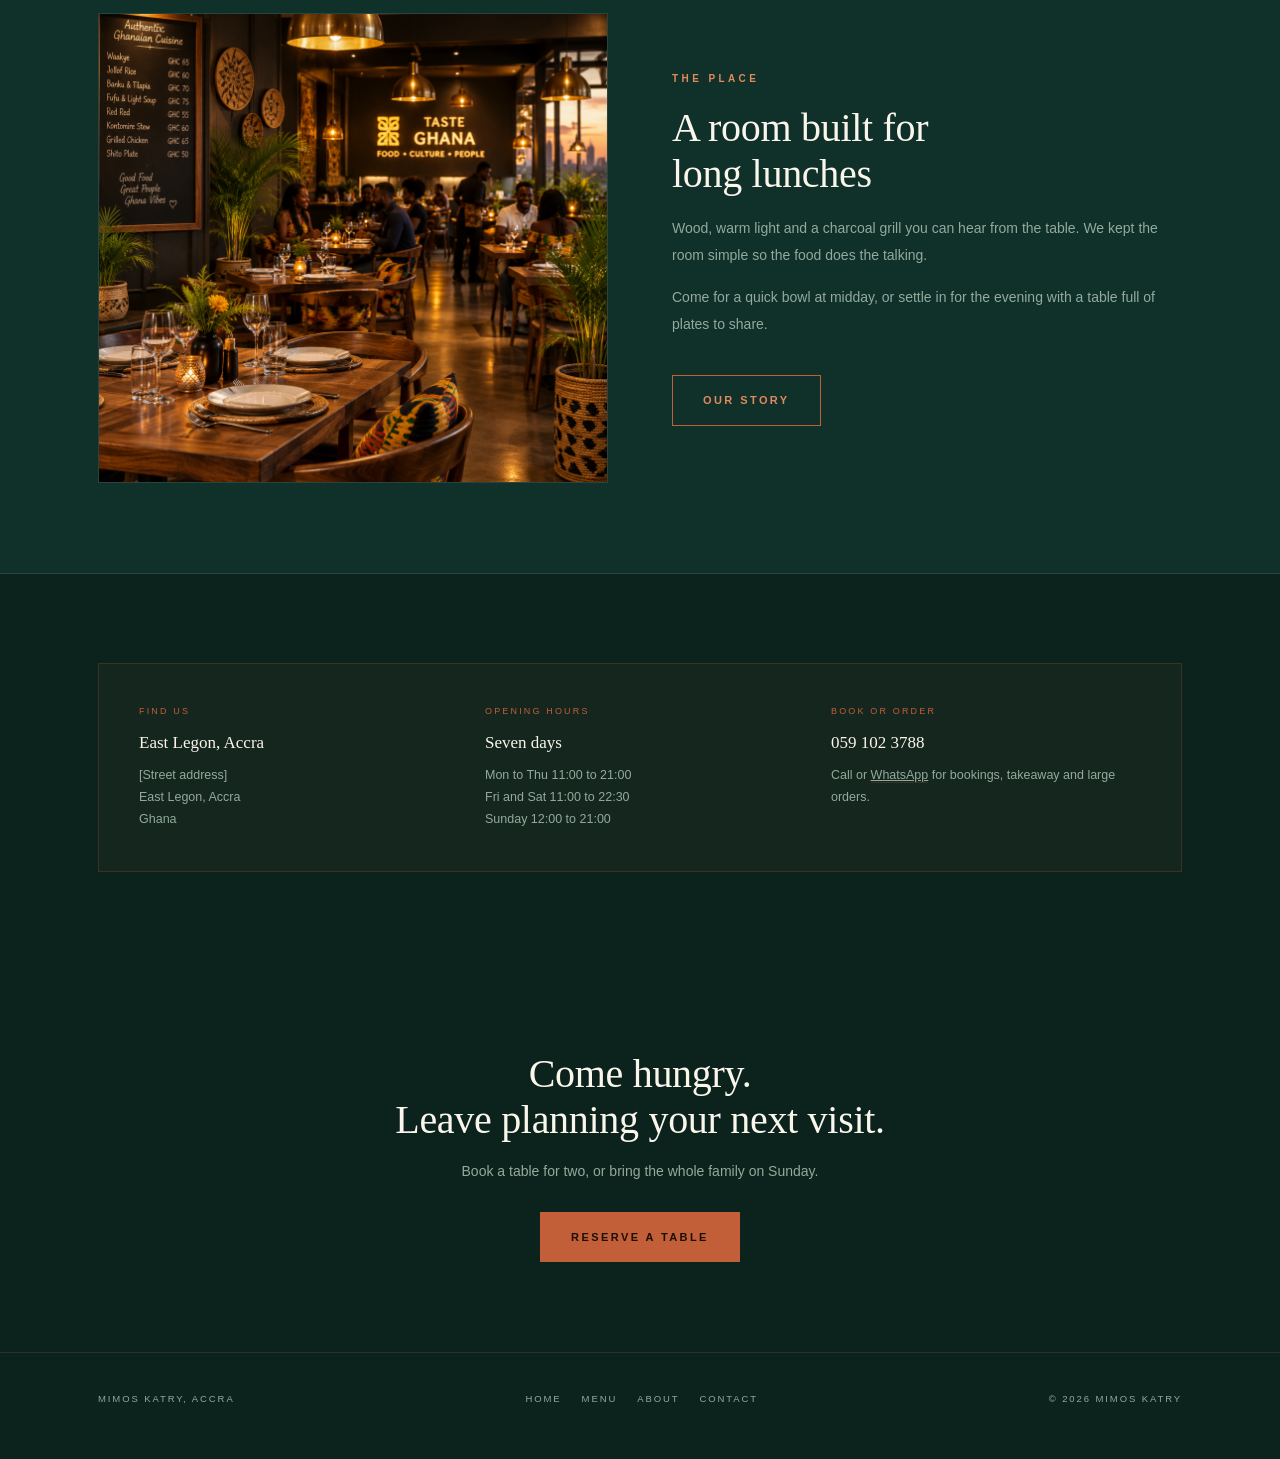
==== commit 4aac2d61: "Add restaurant phone number to contact and home" ====
--- a/index.html
+++ b/index.html
@@ -109,8 +109,8 @@
       </div>
       <div>
         <div class="kicker">Book or order</div>
-        <h4>[Phone number]</h4>
-        <p>Call or WhatsApp for bookings, takeaway and large orders.</p>
+        <h4><a href="tel:+233591023788" style="text-decoration:none">059 102 3788</a></h4>
+        <p>Call or <a href="https://wa.me/233591023788" style="border-bottom:1px solid var(--line)">WhatsApp</a> for bookings, takeaway and large orders.</p>
       </div>
     </div>
   </div>
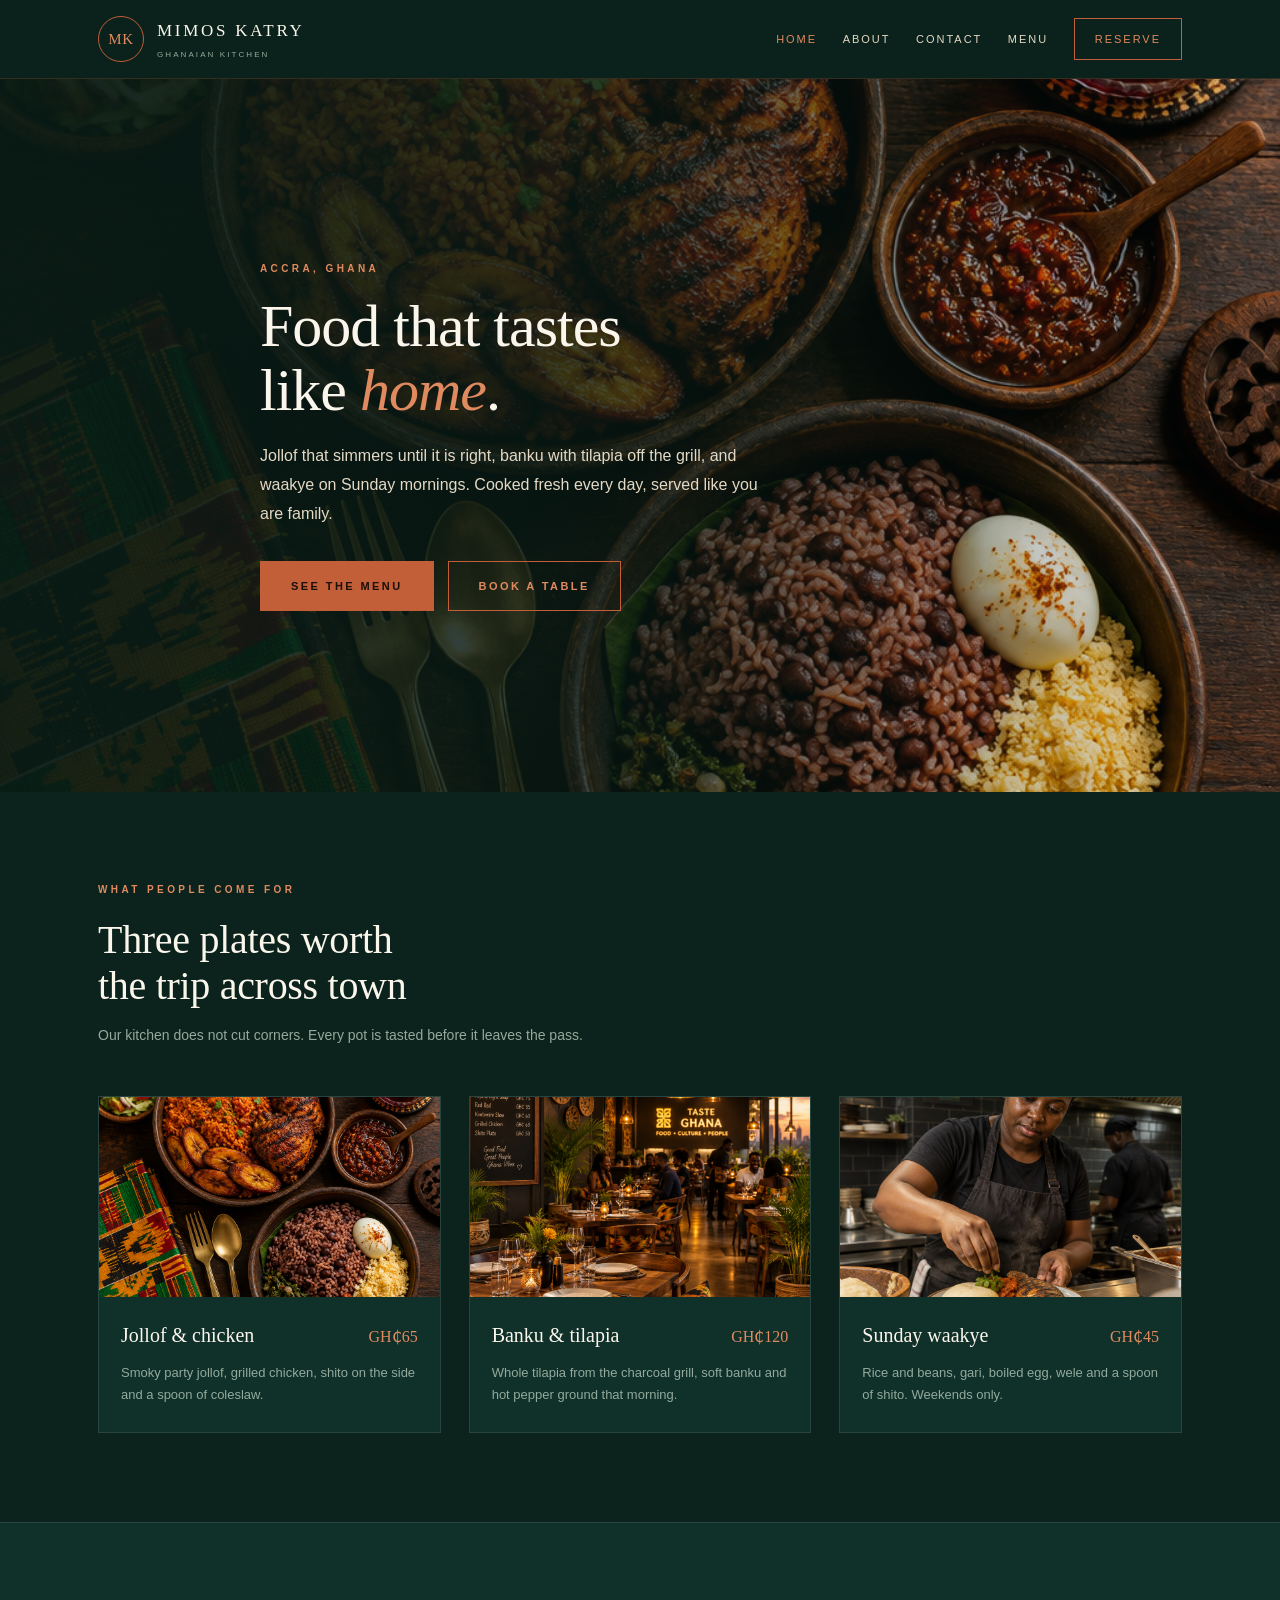
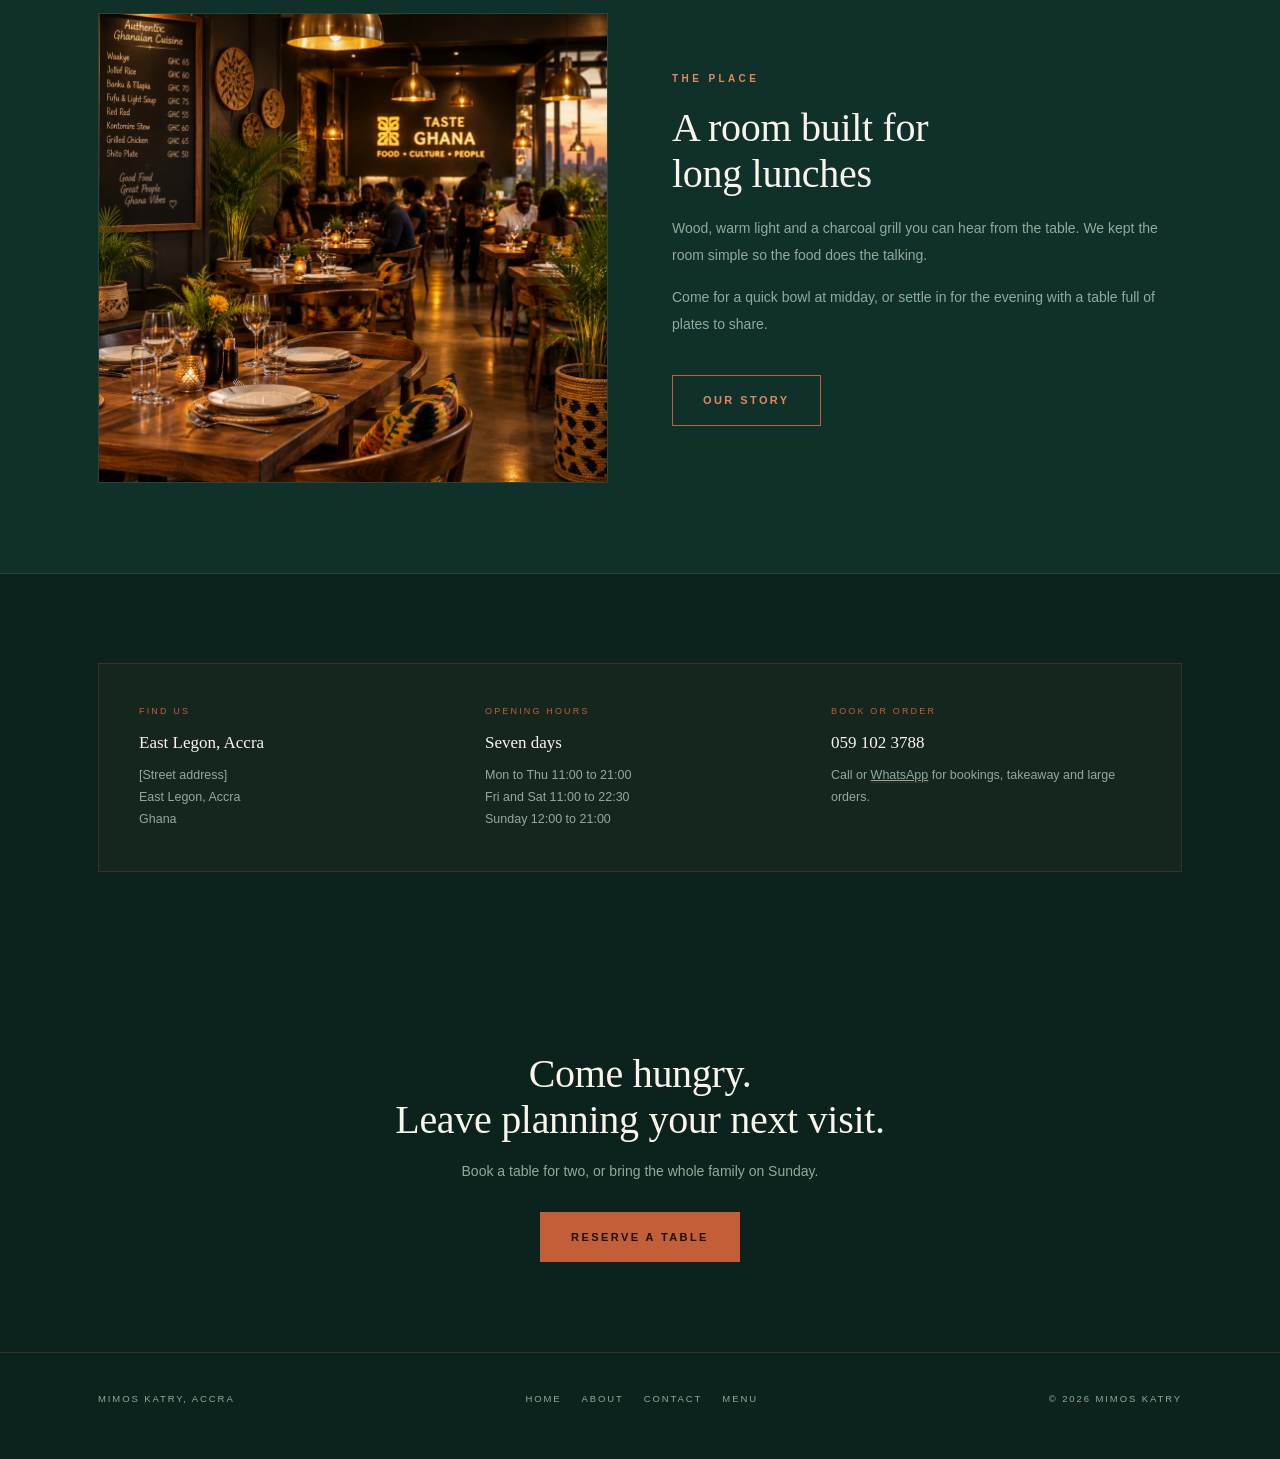
==== commit b9ea9f40: "Reorder navigation: Home, About, Contact, Menu" ====
--- a/index.html
+++ b/index.html
@@ -24,9 +24,9 @@
     </a>
     <nav class="nav">
       <a class="active" href="index.html">Home</a>
-      <a href="menu.html">Menu</a>
       <a href="about.html">About</a>
       <a href="contact.html">Contact</a>
+      <a href="menu.html">Menu</a>
       <a class="nav-cta" href="contact.html">Reserve</a>
     </nav>
   </div>
@@ -129,9 +129,9 @@
     <p>Mimos Katry, Accra</p>
     <nav class="footer-nav">
       <a href="index.html">Home</a>
-      <a href="menu.html">Menu</a>
       <a href="about.html">About</a>
       <a href="contact.html">Contact</a>
+      <a href="menu.html">Menu</a>
     </nav>
     <p>&copy; 2026 Mimos Katry</p>
   </div>
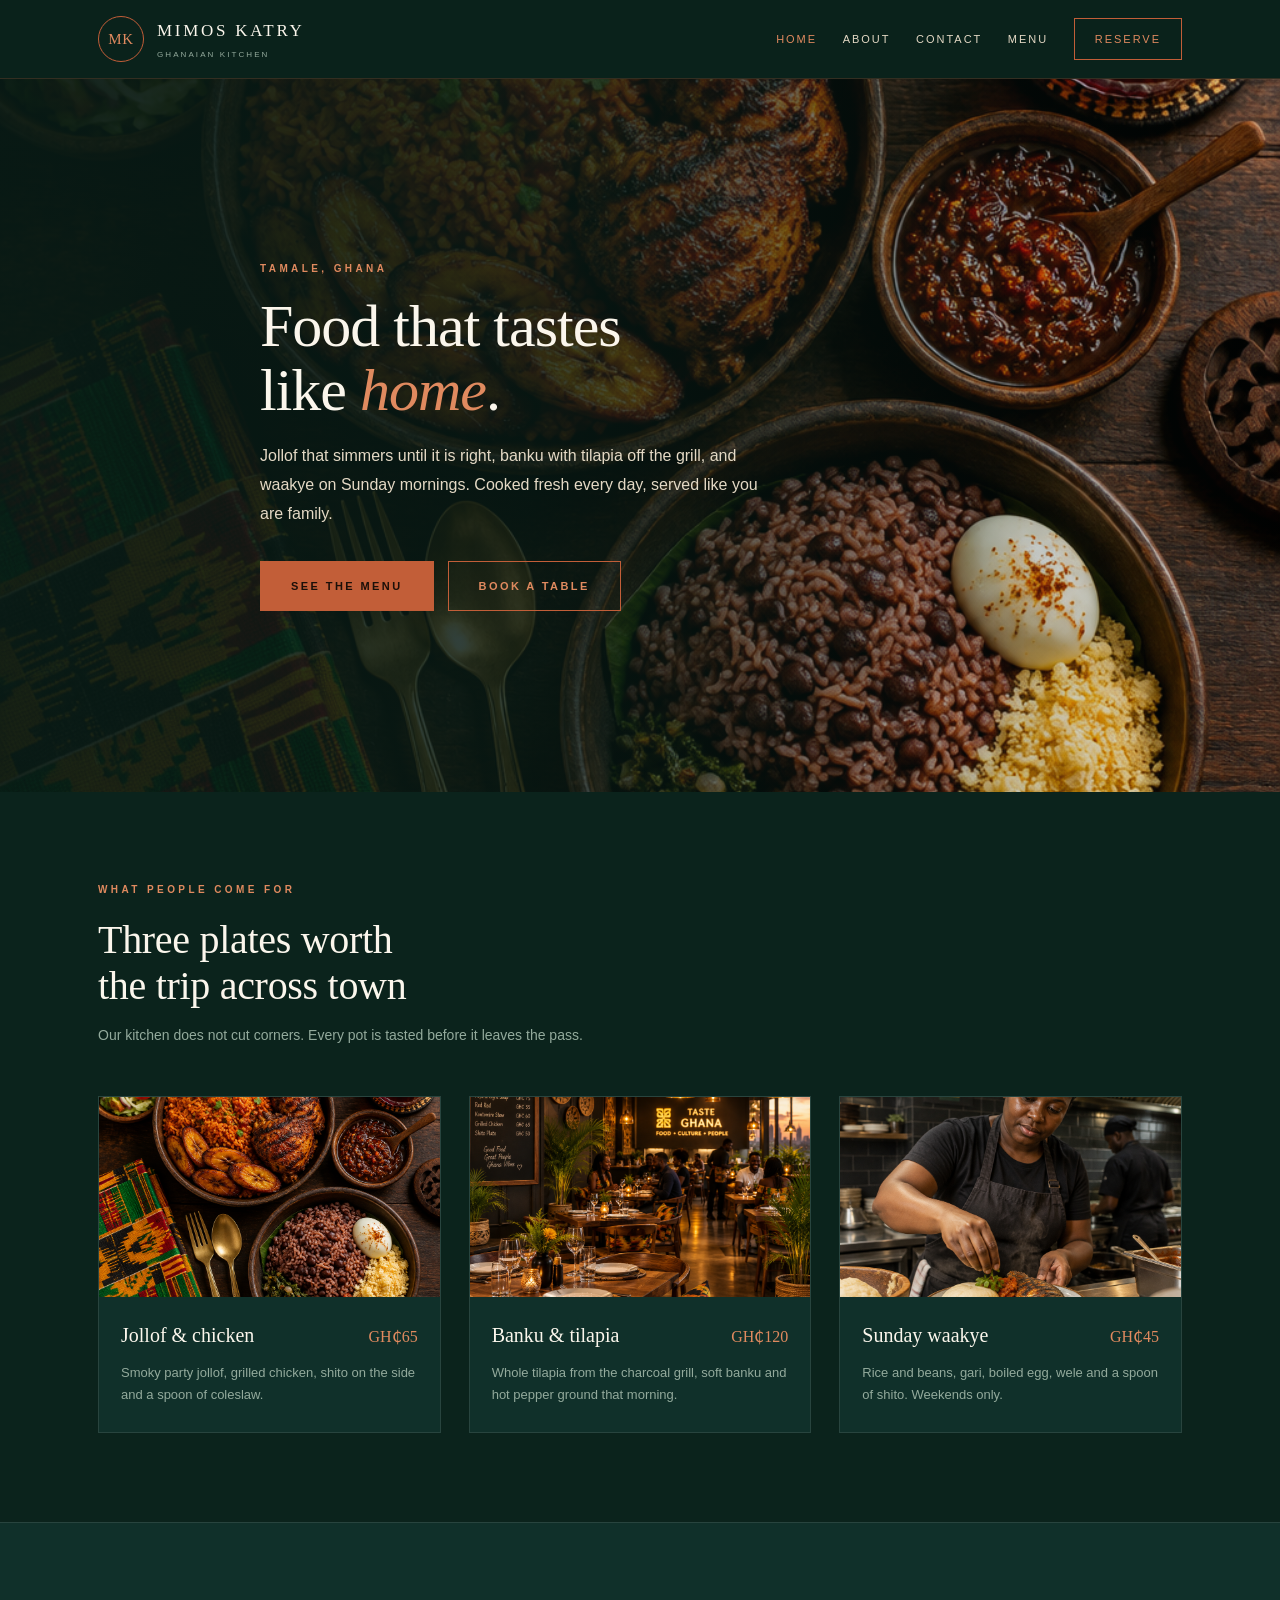
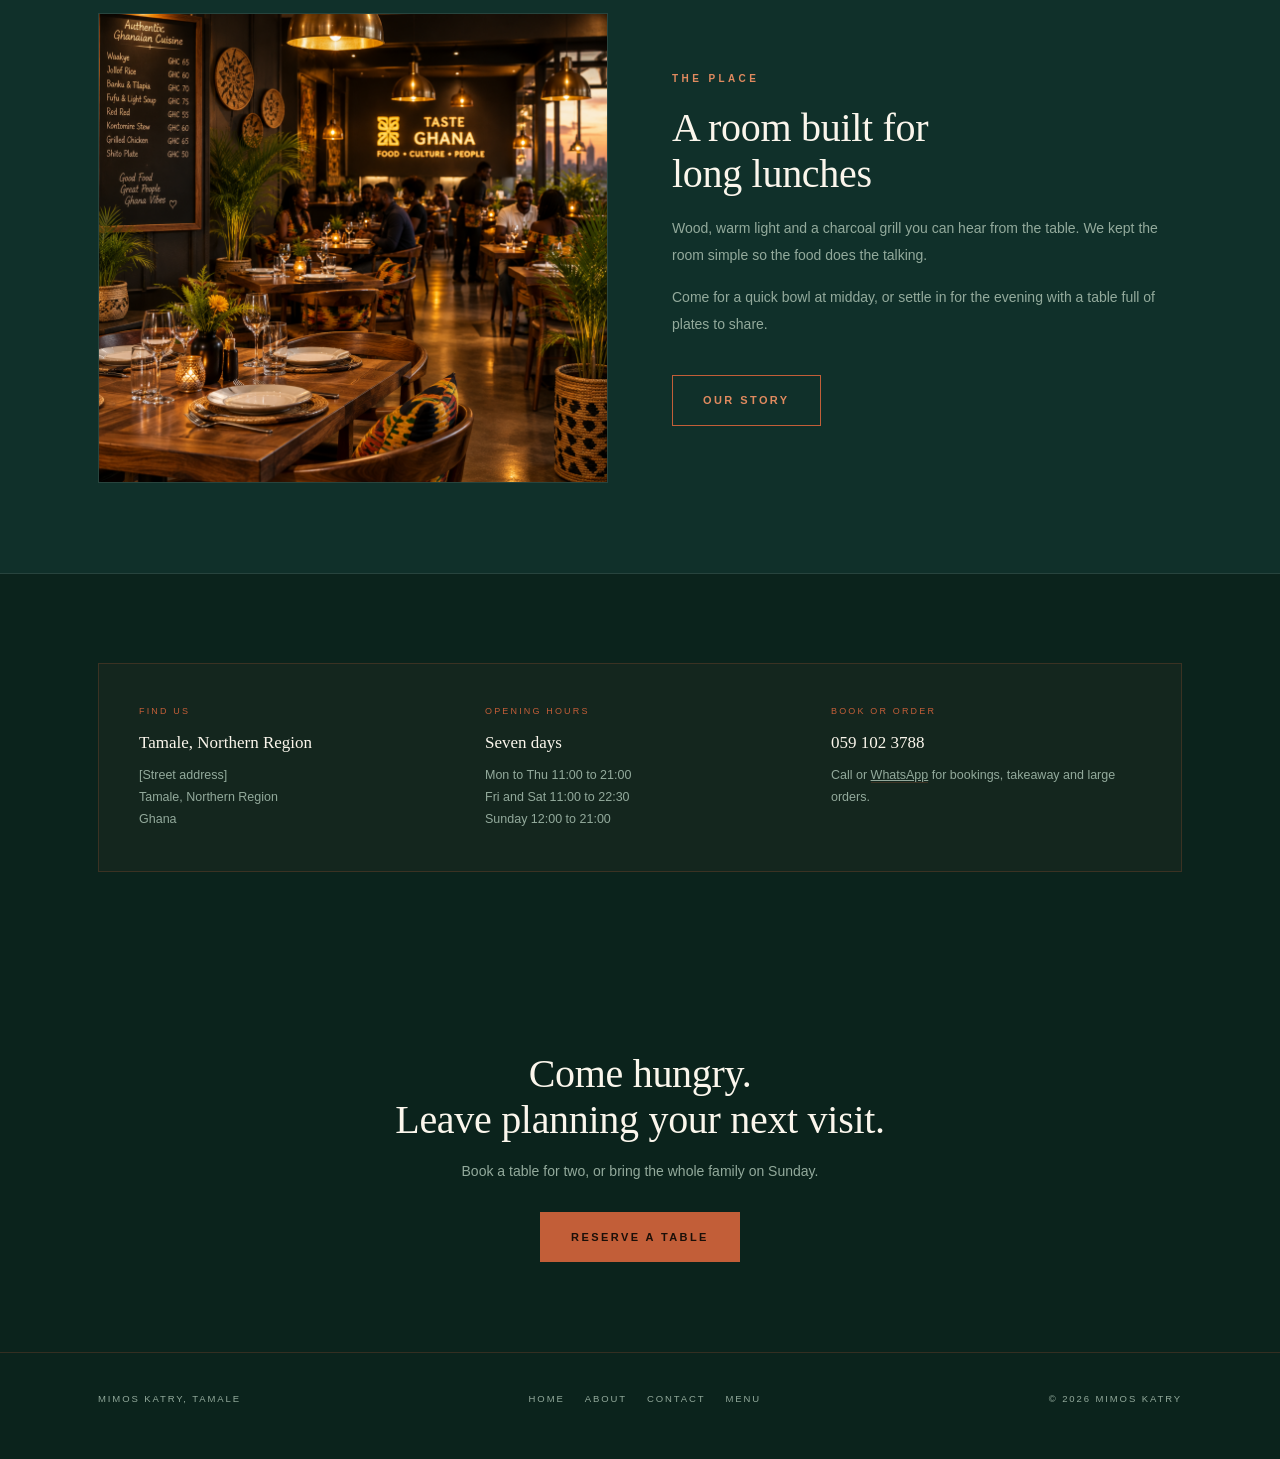
==== commit d5107e9a: "Move restaurant location to Tamale, Northern Region" ====
--- a/index.html
+++ b/index.html
@@ -3,9 +3,9 @@
 <head>
 <meta charset="utf-8">
 <meta name="viewport" content="width=device-width, initial-scale=1">
-<title>Mimos Katry | Ghanaian Kitchen in Accra</title>
-<meta name="description" content="Mimos Katry serves proper Ghanaian food in Accra. Jollof, waakye, banku with tilapia and kelewele, cooked fresh every day and served like family.">
-<meta property="og:title" content="Mimos Katry | Ghanaian Kitchen in Accra">
+<title>Mimos Katry | Ghanaian Kitchen in Tamale</title>
+<meta name="description" content="Mimos Katry serves proper Ghanaian food in Tamale. Jollof, waakye, banku with tilapia and kelewele, cooked fresh every day and served like family.">
+<meta property="og:title" content="Mimos Katry | Ghanaian Kitchen in Tamale">
 <meta property="og:description" content="Jollof, waakye, banku and grilled tilapia. Proper Ghanaian cooking, generous plates, honest prices.">
 <meta property="og:type" content="restaurant">
 <meta property="og:image" content="https://zuleihahabib3-ui.github.io/mimos-katry/images/jollof.png">
@@ -36,7 +36,7 @@
   <div class="hero-bg"><img src="images/jollof.png" alt="Jollof rice served at Mimos Katry"></div>
   <div class="hero-scrim"></div>
   <div class="wrap hero-content">
-    <div class="eyebrow">Accra, Ghana</div>
+    <div class="eyebrow">Tamale, Ghana</div>
     <h1>Food that tastes<br>like <em>home</em>.</h1>
     <p class="lede">Jollof that simmers until it is right, banku with tilapia off the grill, and waakye on Sunday mornings. Cooked fresh every day, served like you are family.</p>
     <div class="hero-actions">
@@ -99,8 +99,8 @@
     <div class="visit">
       <div>
         <div class="kicker">Find us</div>
-        <h4>East Legon, Accra</h4>
-        <p>[Street address]<br>East Legon, Accra<br>Ghana</p>
+        <h4>Tamale, Northern Region</h4>
+        <p>[Street address]<br>Tamale, Northern Region<br>Ghana</p>
       </div>
       <div>
         <div class="kicker">Opening hours</div>
@@ -126,7 +126,7 @@
 
 <footer class="site-footer">
   <div class="wrap footer-inner">
-    <p>Mimos Katry, Accra</p>
+    <p>Mimos Katry, Tamale</p>
     <nav class="footer-nav">
       <a href="index.html">Home</a>
       <a href="about.html">About</a>
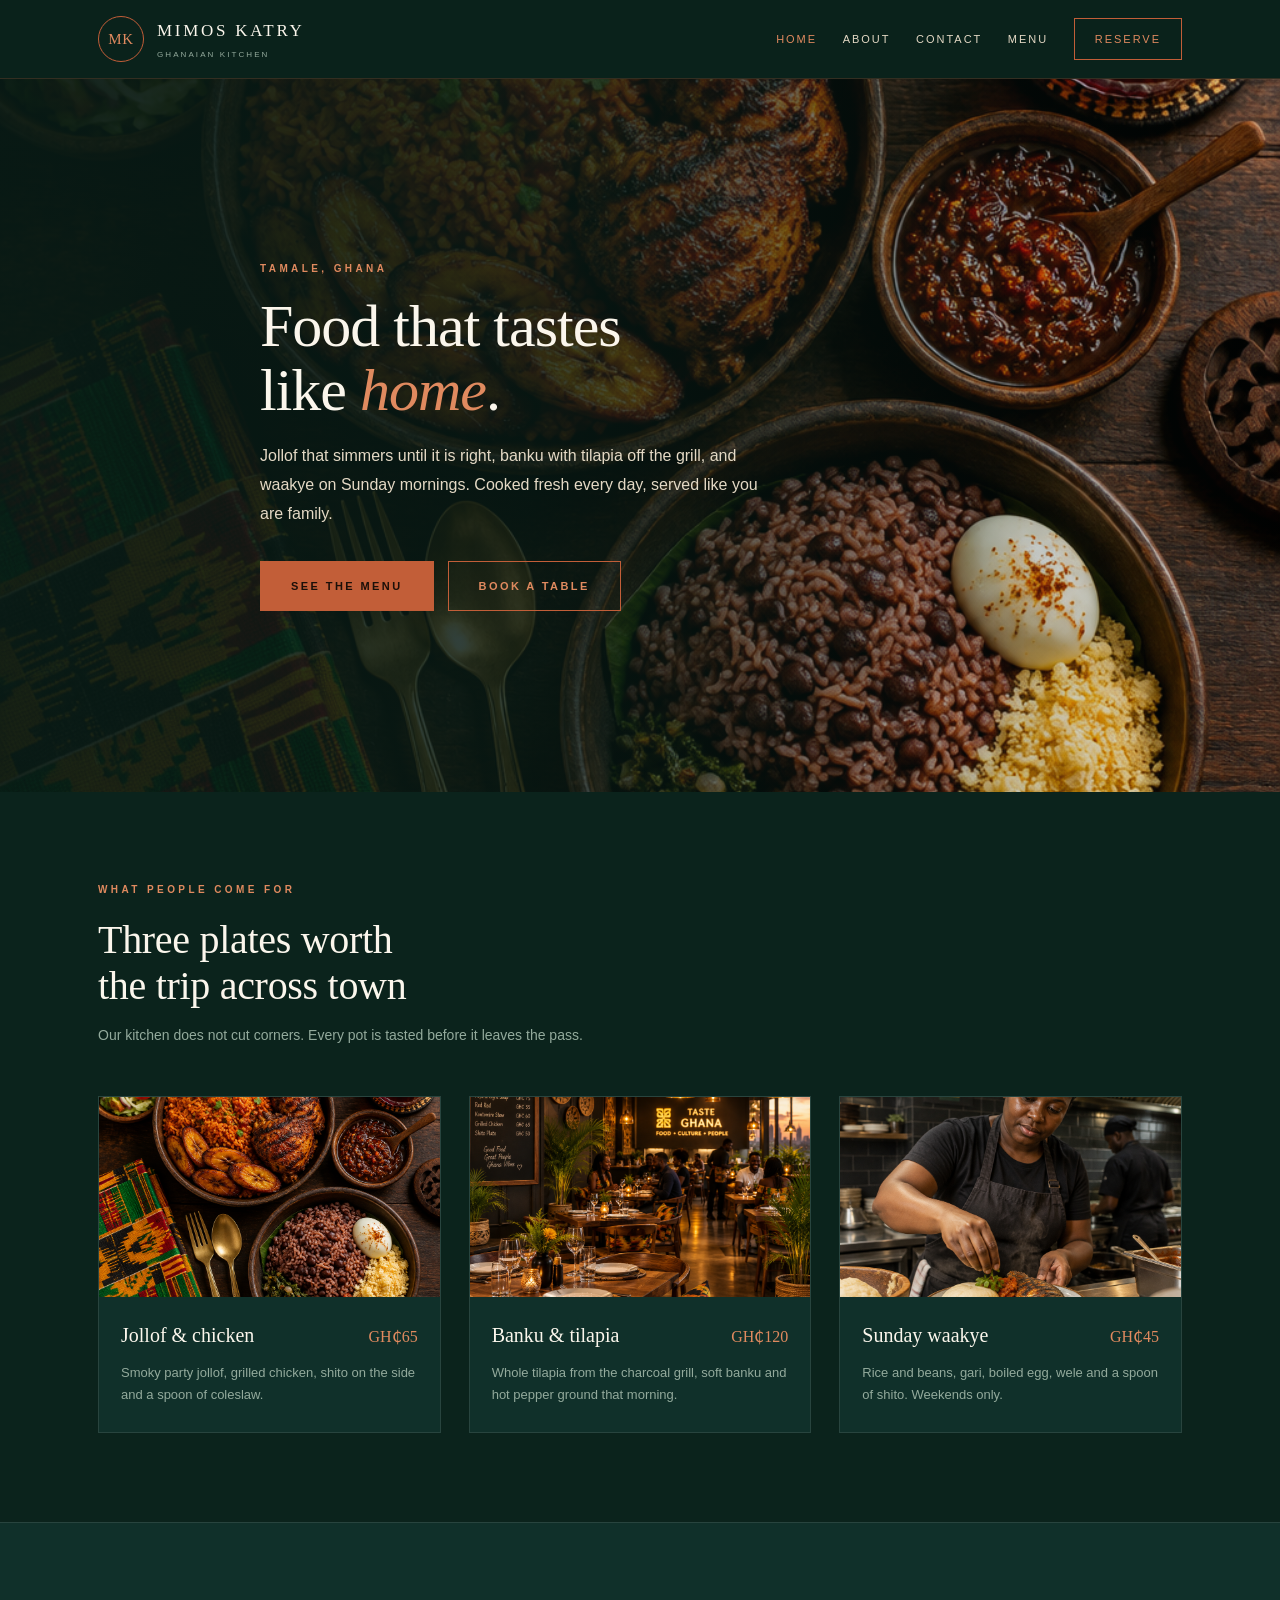
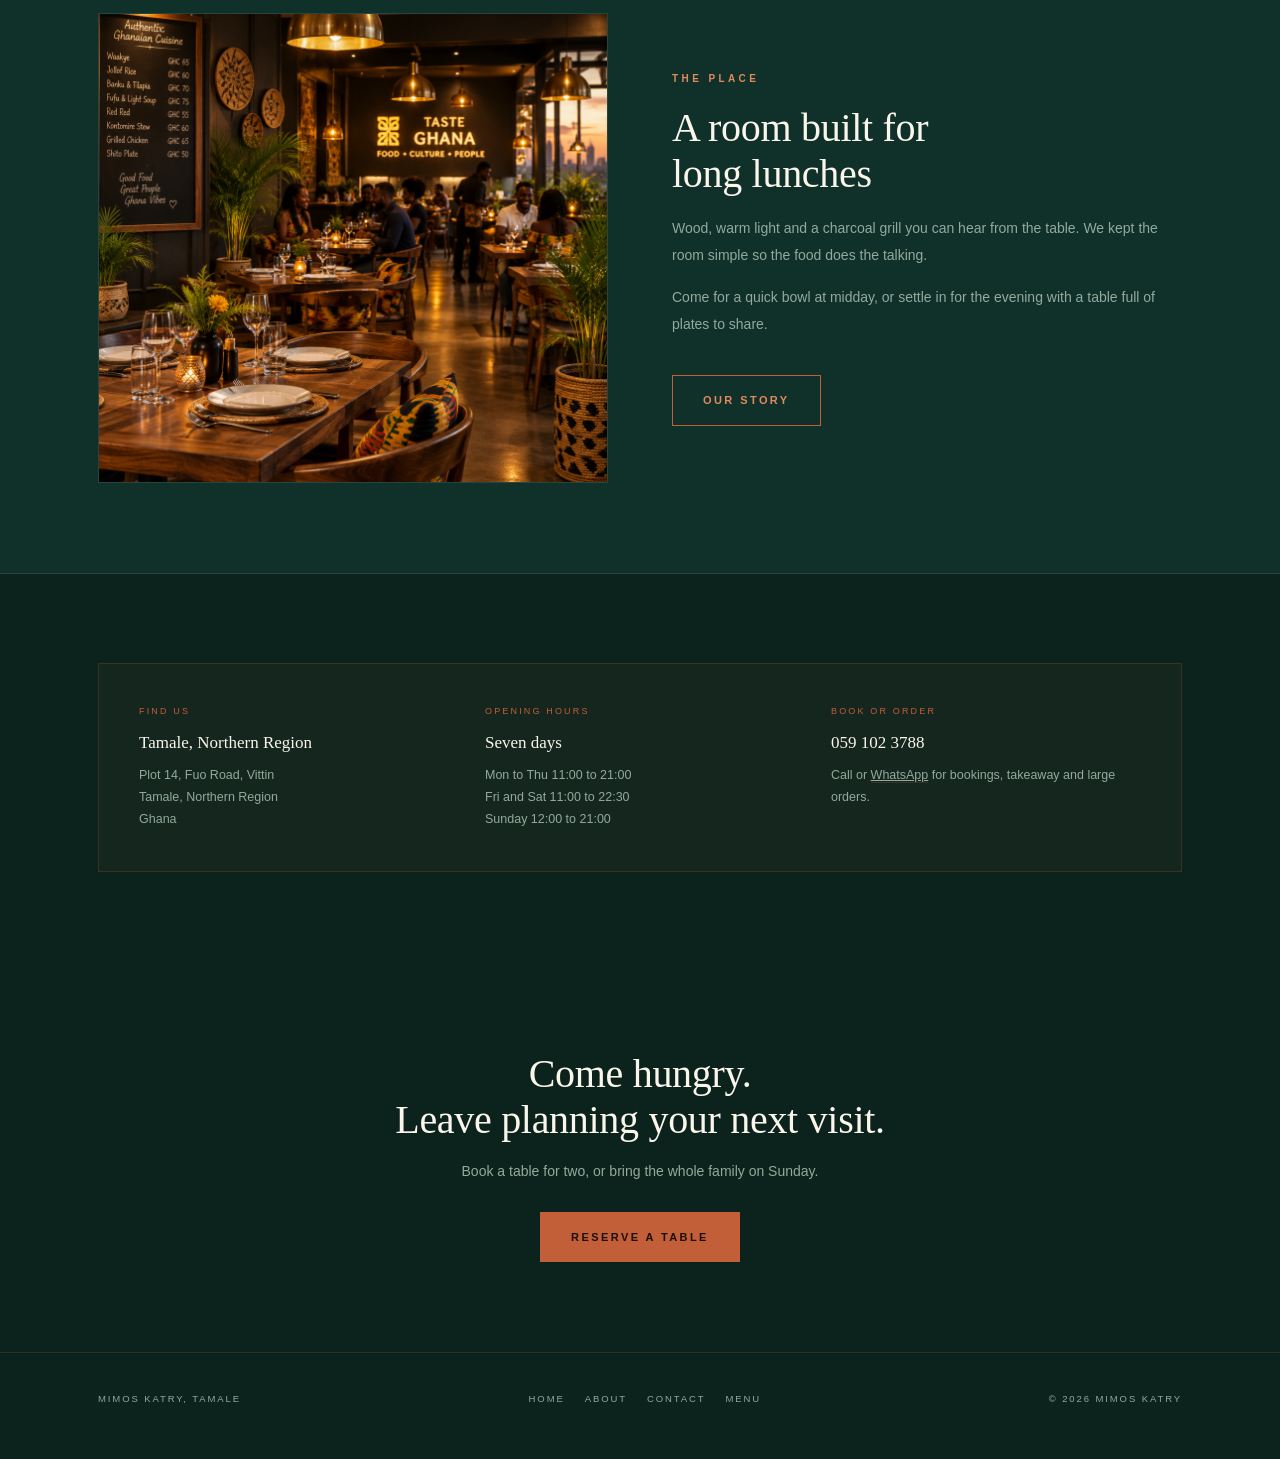
==== commit 752496ee: "Fill in address, email and chef name so the site reads finished" ====
--- a/index.html
+++ b/index.html
@@ -100,7 +100,7 @@
       <div>
         <div class="kicker">Find us</div>
         <h4>Tamale, Northern Region</h4>
-        <p>[Street address]<br>Tamale, Northern Region<br>Ghana</p>
+        <p>Plot 14, Fuo Road, Vittin<br>Tamale, Northern Region<br>Ghana</p>
       </div>
       <div>
         <div class="kicker">Opening hours</div>
--- a/styles.css
+++ b/styles.css
@@ -271,3 +271,22 @@
   .dish-img{height:230px}
   .footer-inner{flex-direction:column;align-items:flex-start;gap:16px}
 }
+
+
+/* ---------- menu photography ---------- */
+.block-img{
+  height:clamp(180px,22vw,230px);overflow:hidden;margin-bottom:22px;
+  border:1px solid var(--line-soft);
+}
+.block-img img{transition:transform .6s ease}
+.menu-block:hover .block-img img{transform:scale(1.04)}
+.menu-item.with-photo{display:grid;grid-template-columns:112px 1fr;gap:16px;align-items:start}
+.item-photo{
+  width:112px;height:88px;overflow:hidden;border:1px solid var(--line-soft);
+}
+.item-photo img{object-fit:cover;transition:transform .5s ease}
+.menu-item.with-photo:hover .item-photo img{transform:scale(1.06)}
+@media (max-width:640px){
+  .menu-item.with-photo{grid-template-columns:1fr;gap:10px}
+  .item-photo{width:100%;height:150px}
+}
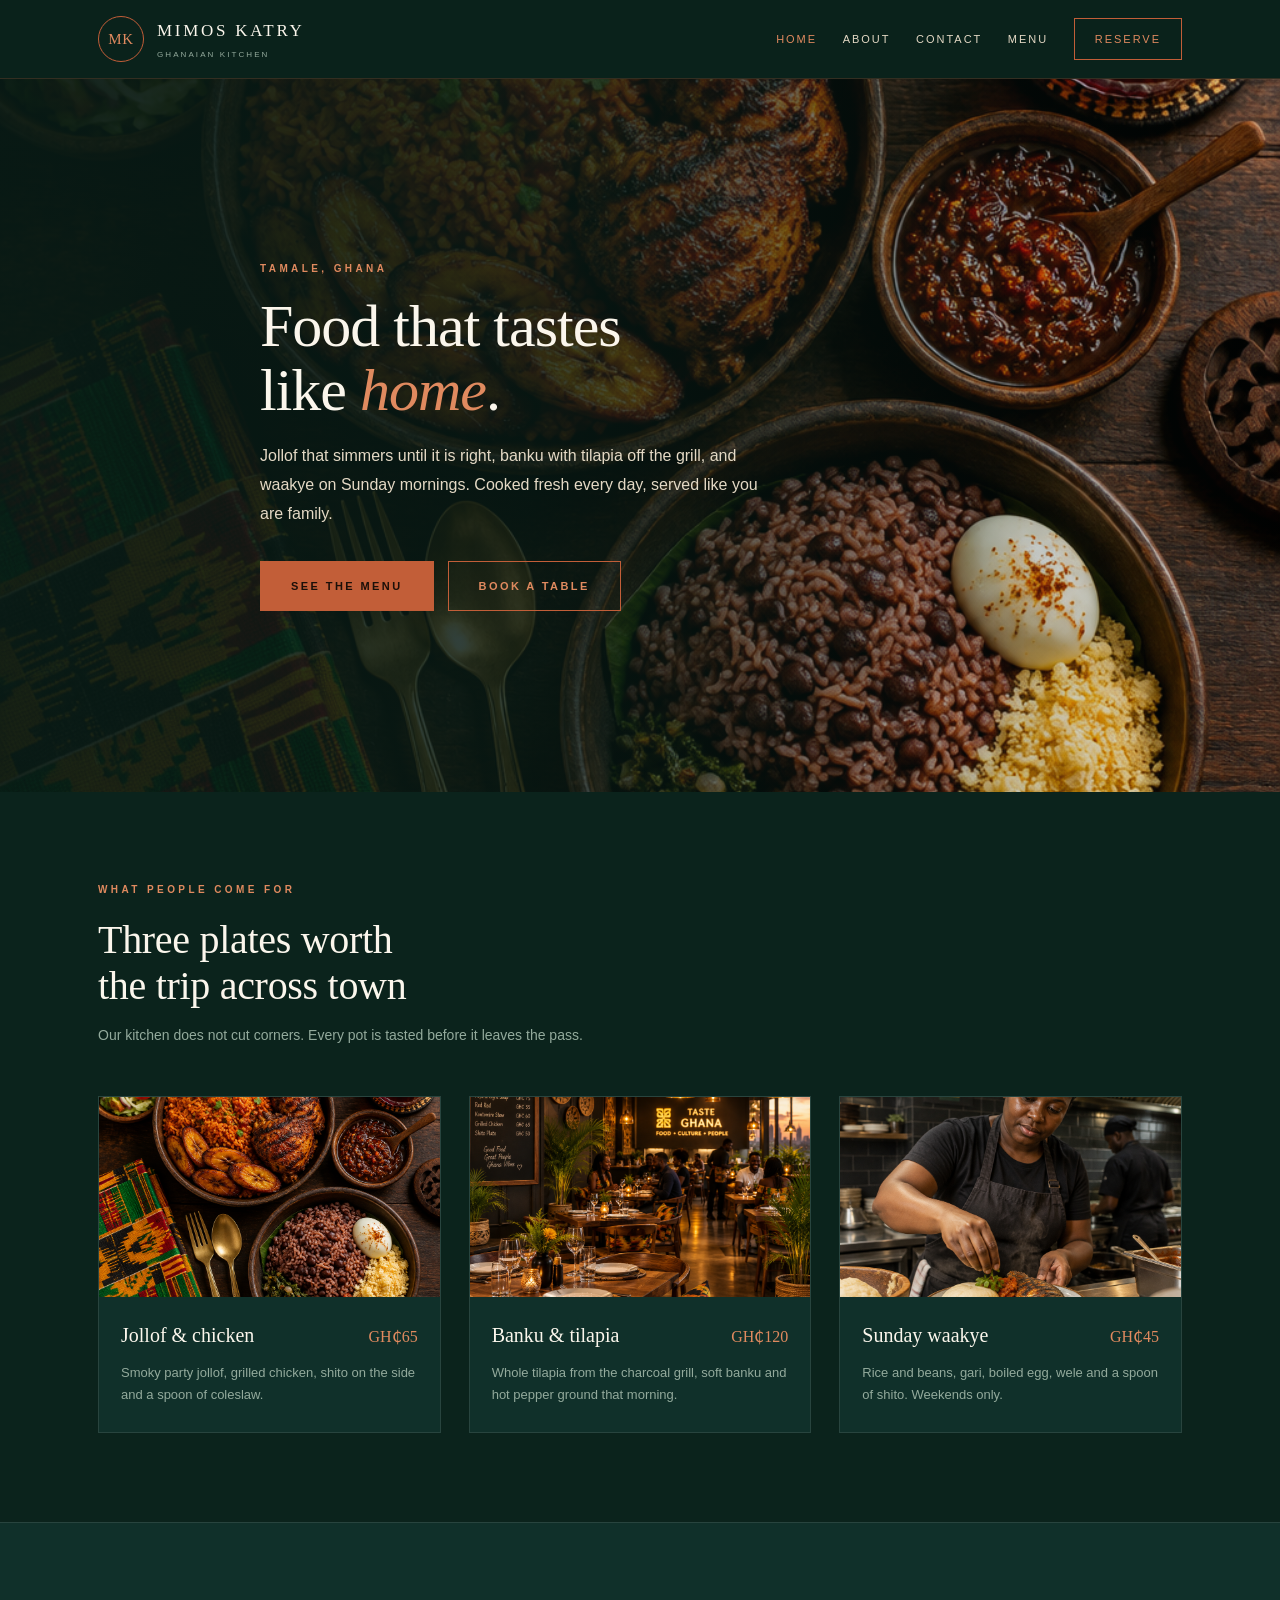
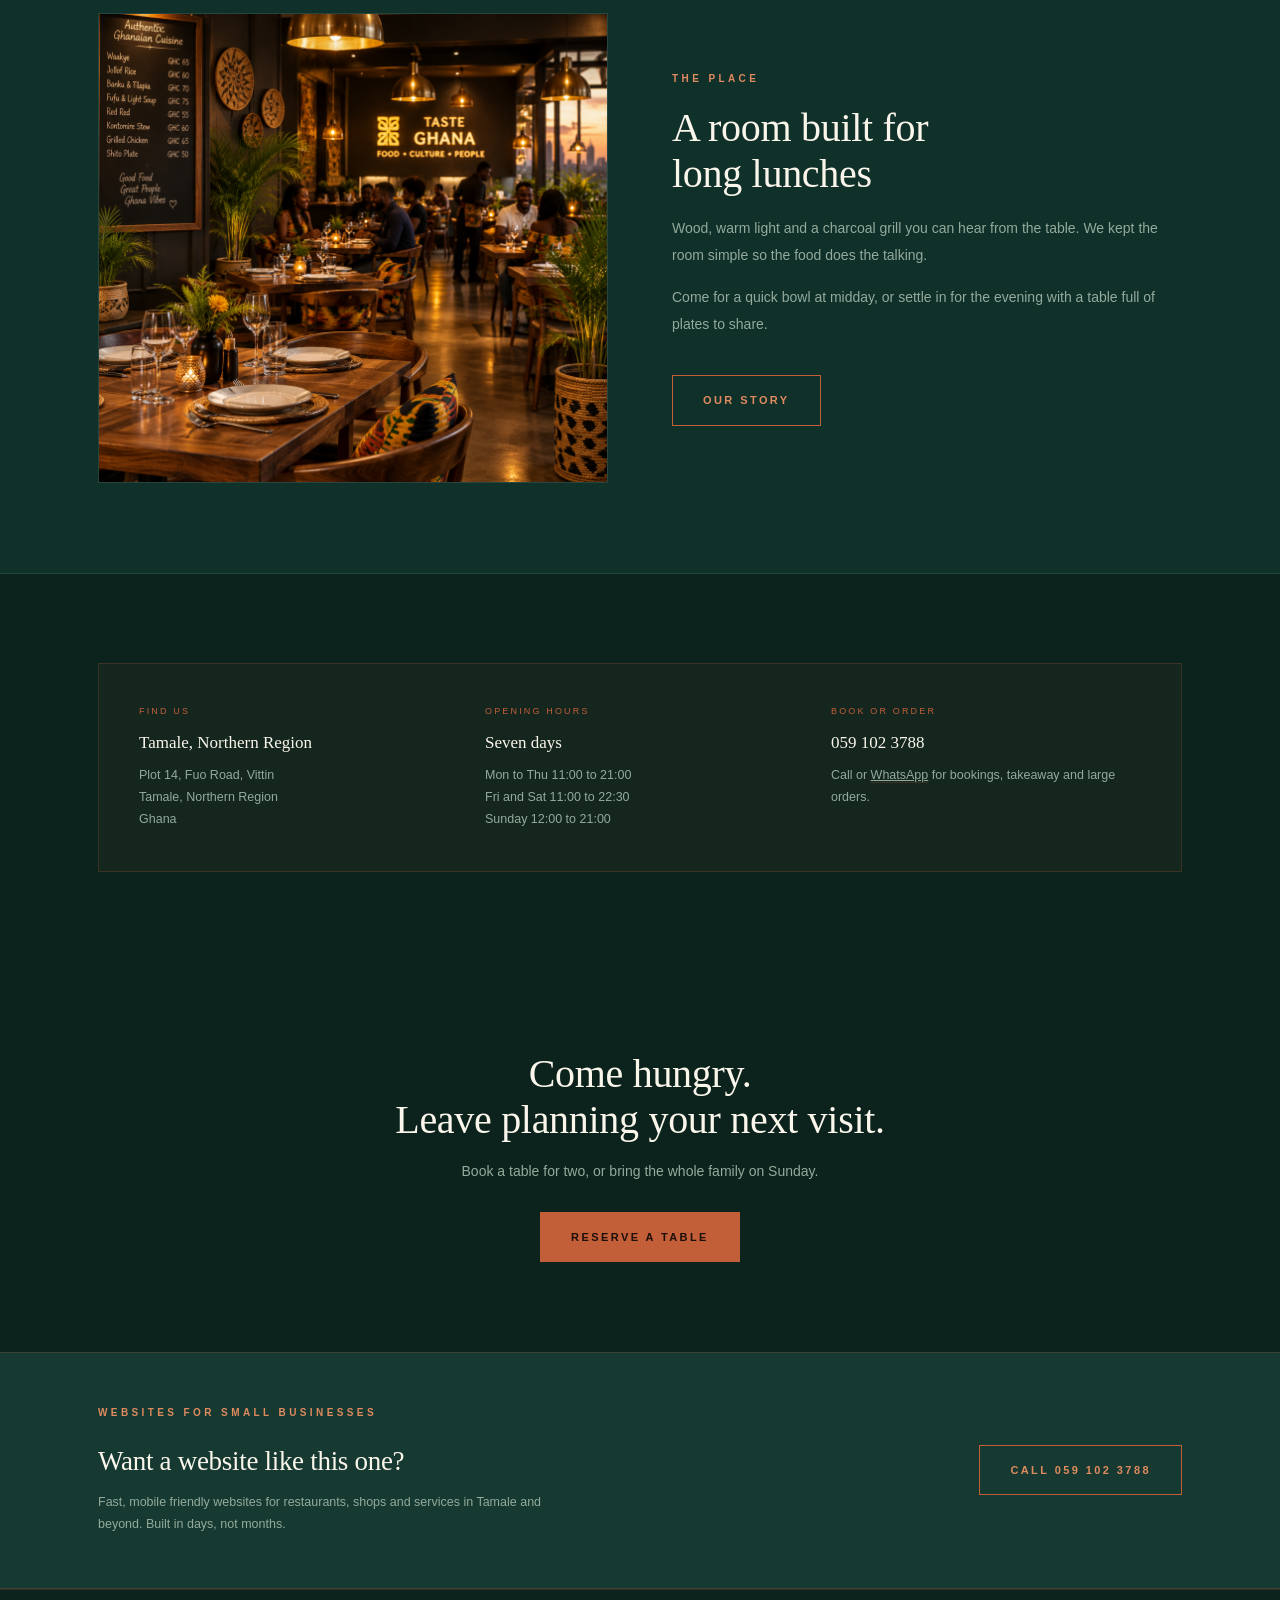
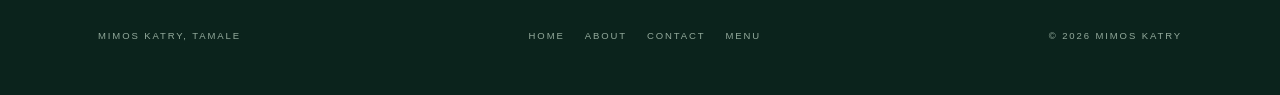
==== commit 9fd1c60a: "Add website enquiry strip inviting visitors to contact for their own site" ====
--- a/index.html
+++ b/index.html
@@ -124,6 +124,18 @@
   </div>
 </section>
 
+
+<section class="build">
+  <div class="wrap build-inner">
+    <div>
+      <div class="eyebrow">Websites for small businesses</div>
+      <h3 class="serif">Want a website like this one?</h3>
+      <p>Fast, mobile friendly websites for restaurants, shops and services in Tamale and beyond. Built in days, not months.</p>
+    </div>
+    <a class="btn" href="tel:+233591023788">Call 059 102 3788</a>
+  </div>
+</section>
+
 <footer class="site-footer">
   <div class="wrap footer-inner">
     <p>Mimos Katry, Tamale</p>
--- a/styles.css
+++ b/styles.css
@@ -290,3 +290,17 @@
   .menu-item.with-photo{grid-template-columns:1fr;gap:10px}
   .item-photo{width:100%;height:150px}
 }
+
+/* ---------- build strip ---------- */
+.build{
+  padding:clamp(34px,4.5vw,52px) 0;
+  background:var(--ink-3);
+  border-top:1px solid var(--line);
+  border-bottom:1px solid var(--line);
+}
+.build-inner{
+  display:flex;align-items:center;justify-content:space-between;
+  gap:24px;flex-wrap:wrap;
+}
+.build-inner h3{font-size:clamp(20px,2.4vw,27px);margin-bottom:8px}
+.build-inner p{font-size:12.5px;line-height:1.75;color:var(--sage);max-width:480px}
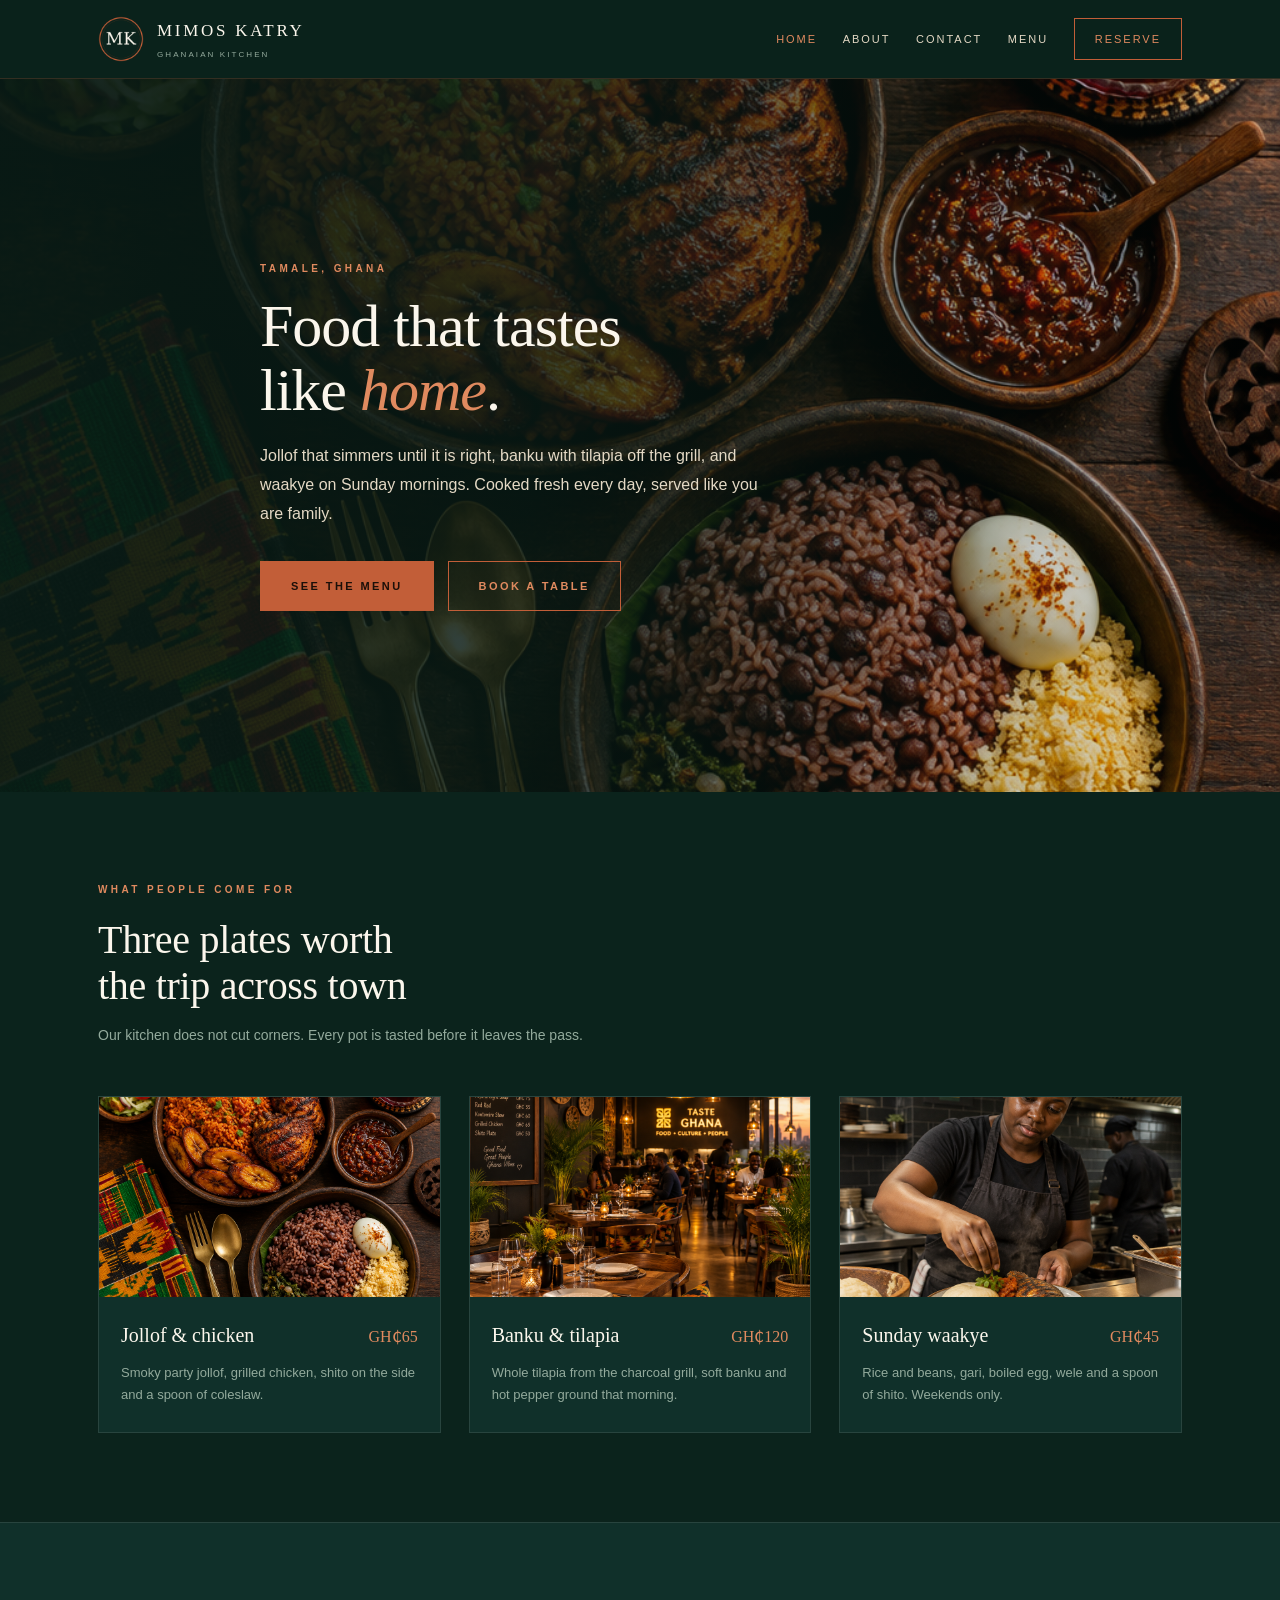
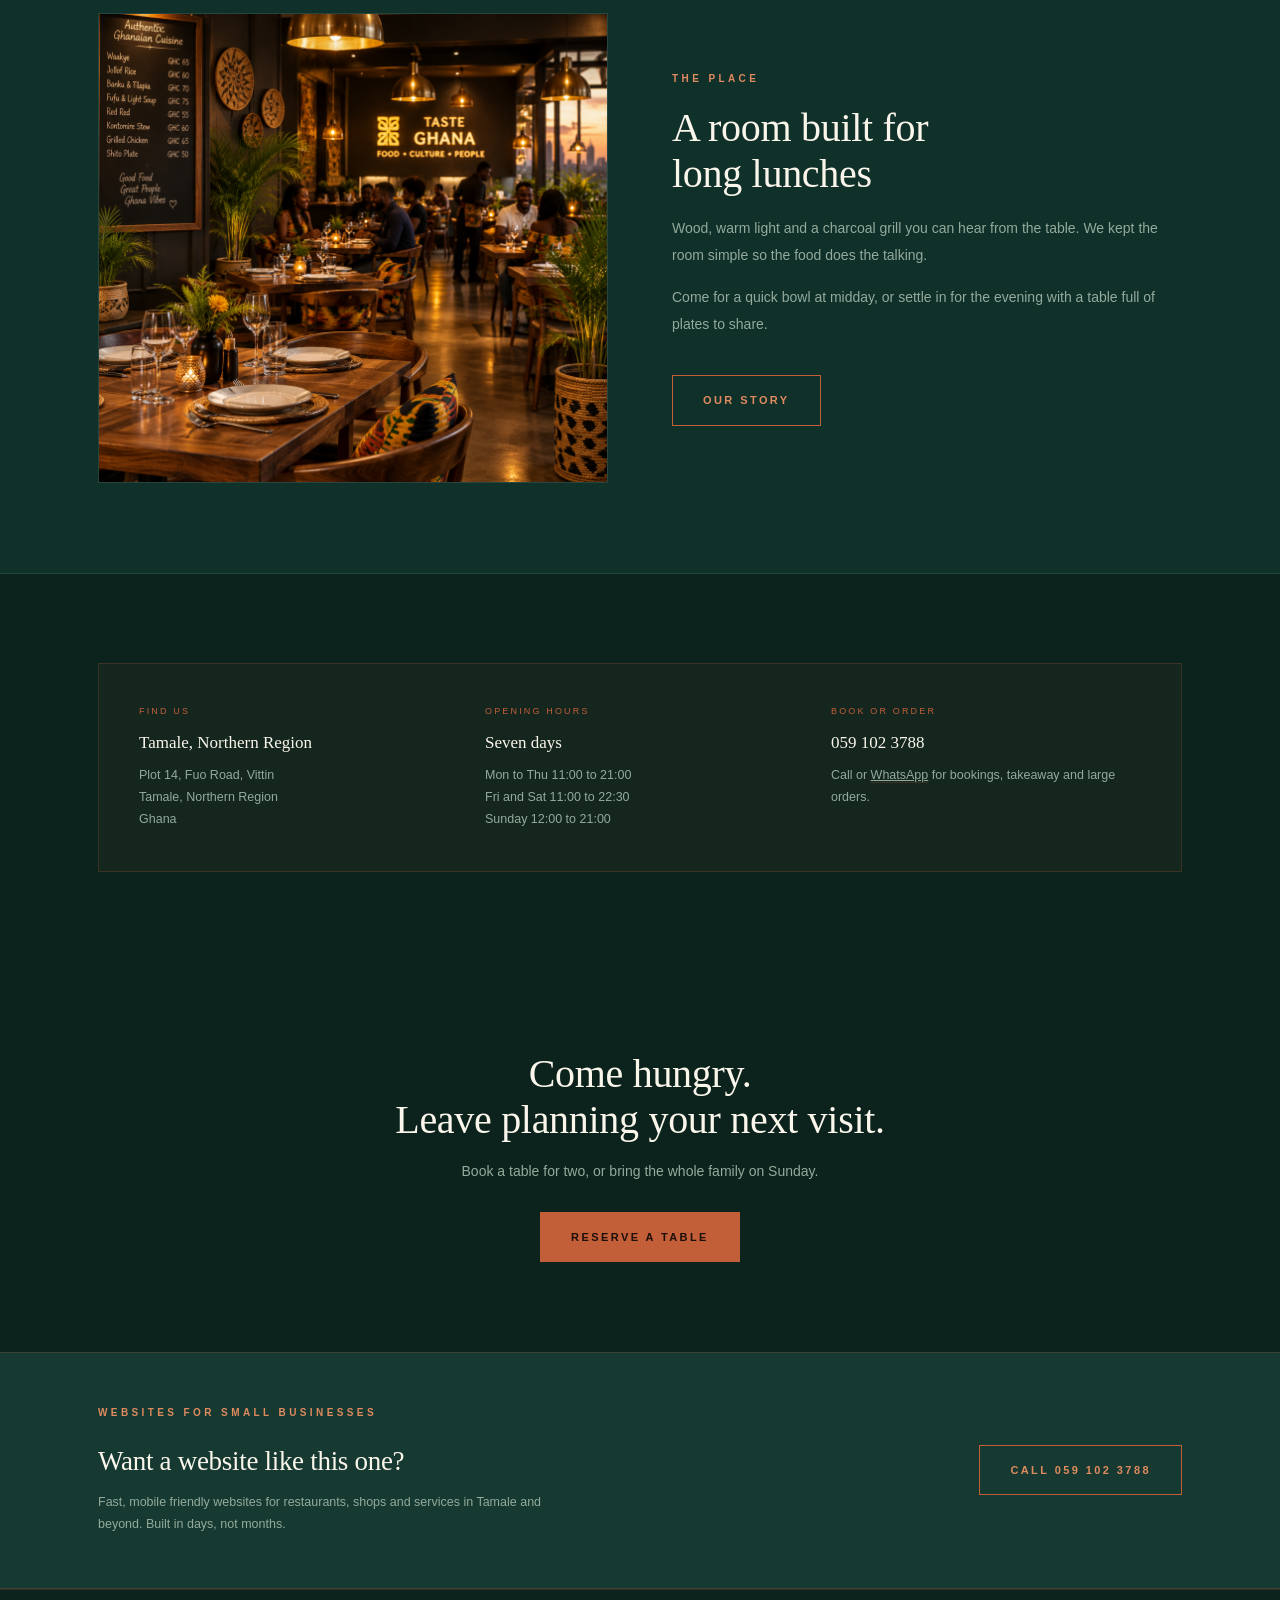
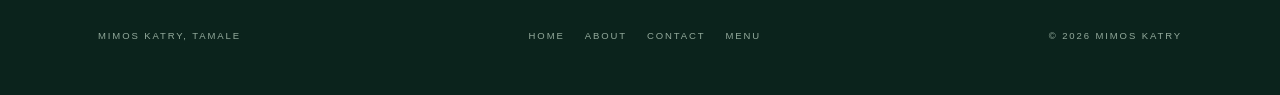
==== commit 11d61fbe: "Add Mimos Katry logo, favicon, and keep navigation on a single line" ====
--- a/index.html
+++ b/index.html
@@ -9,6 +9,8 @@
 <meta property="og:description" content="Jollof, waakye, banku and grilled tilapia. Proper Ghanaian cooking, generous plates, honest prices.">
 <meta property="og:type" content="restaurant">
 <meta property="og:image" content="https://zuleihahabib3-ui.github.io/mimos-katry/images/jollof.png">
+<link rel="icon" href="images/favicon.png" type="image/png">
+<link rel="apple-touch-icon" href="images/logo-180.png">
 <link rel="stylesheet" href="styles.css">
 </head>
 <body>
@@ -16,7 +18,7 @@
 <header class="site-header">
   <div class="header-inner">
     <a class="brand" href="index.html">
-      <span class="monogram">MK</span>
+      <img class="logo-mark" src="images/logo.png" alt="Mimos Katry logo" width="46" height="46">
       <span class="brand-text">
         <span class="brand-name">Mimos Katry</span>
         <span class="brand-sub">Ghanaian Kitchen</span>
--- a/styles.css
+++ b/styles.css
@@ -304,3 +304,25 @@
 }
 .build-inner h3{font-size:clamp(20px,2.4vw,27px);margin-bottom:8px}
 .build-inner p{font-size:12.5px;line-height:1.75;color:var(--sage);max-width:480px}
+
+/* ---------- logo mark ---------- */
+.logo-mark{
+  width:46px;height:46px;flex:0 0 46px;border-radius:50%;
+  object-fit:cover;display:block;
+}
+
+/* ---------- keep the menu on one line ---------- */
+.nav{flex-wrap:nowrap}
+.nav a{white-space:nowrap}
+@media (max-width:760px){
+  .header-inner{flex-wrap:wrap;row-gap:9px}
+  .nav{
+    width:100%;flex-wrap:nowrap;gap:11px;justify-content:space-between;
+    overflow-x:auto;scrollbar-width:none;-webkit-overflow-scrolling:touch;
+  }
+  .nav::-webkit-scrollbar{display:none}
+  .nav a{font-size:9.5px;letter-spacing:.06em}
+  .nav a.nav-cta{padding:8px 11px;font-size:9.5px;letter-spacing:.06em}
+  .logo-mark{width:40px;height:40px;flex-basis:40px}
+  .brand-name{font-size:15px;letter-spacing:.1em}
+}
